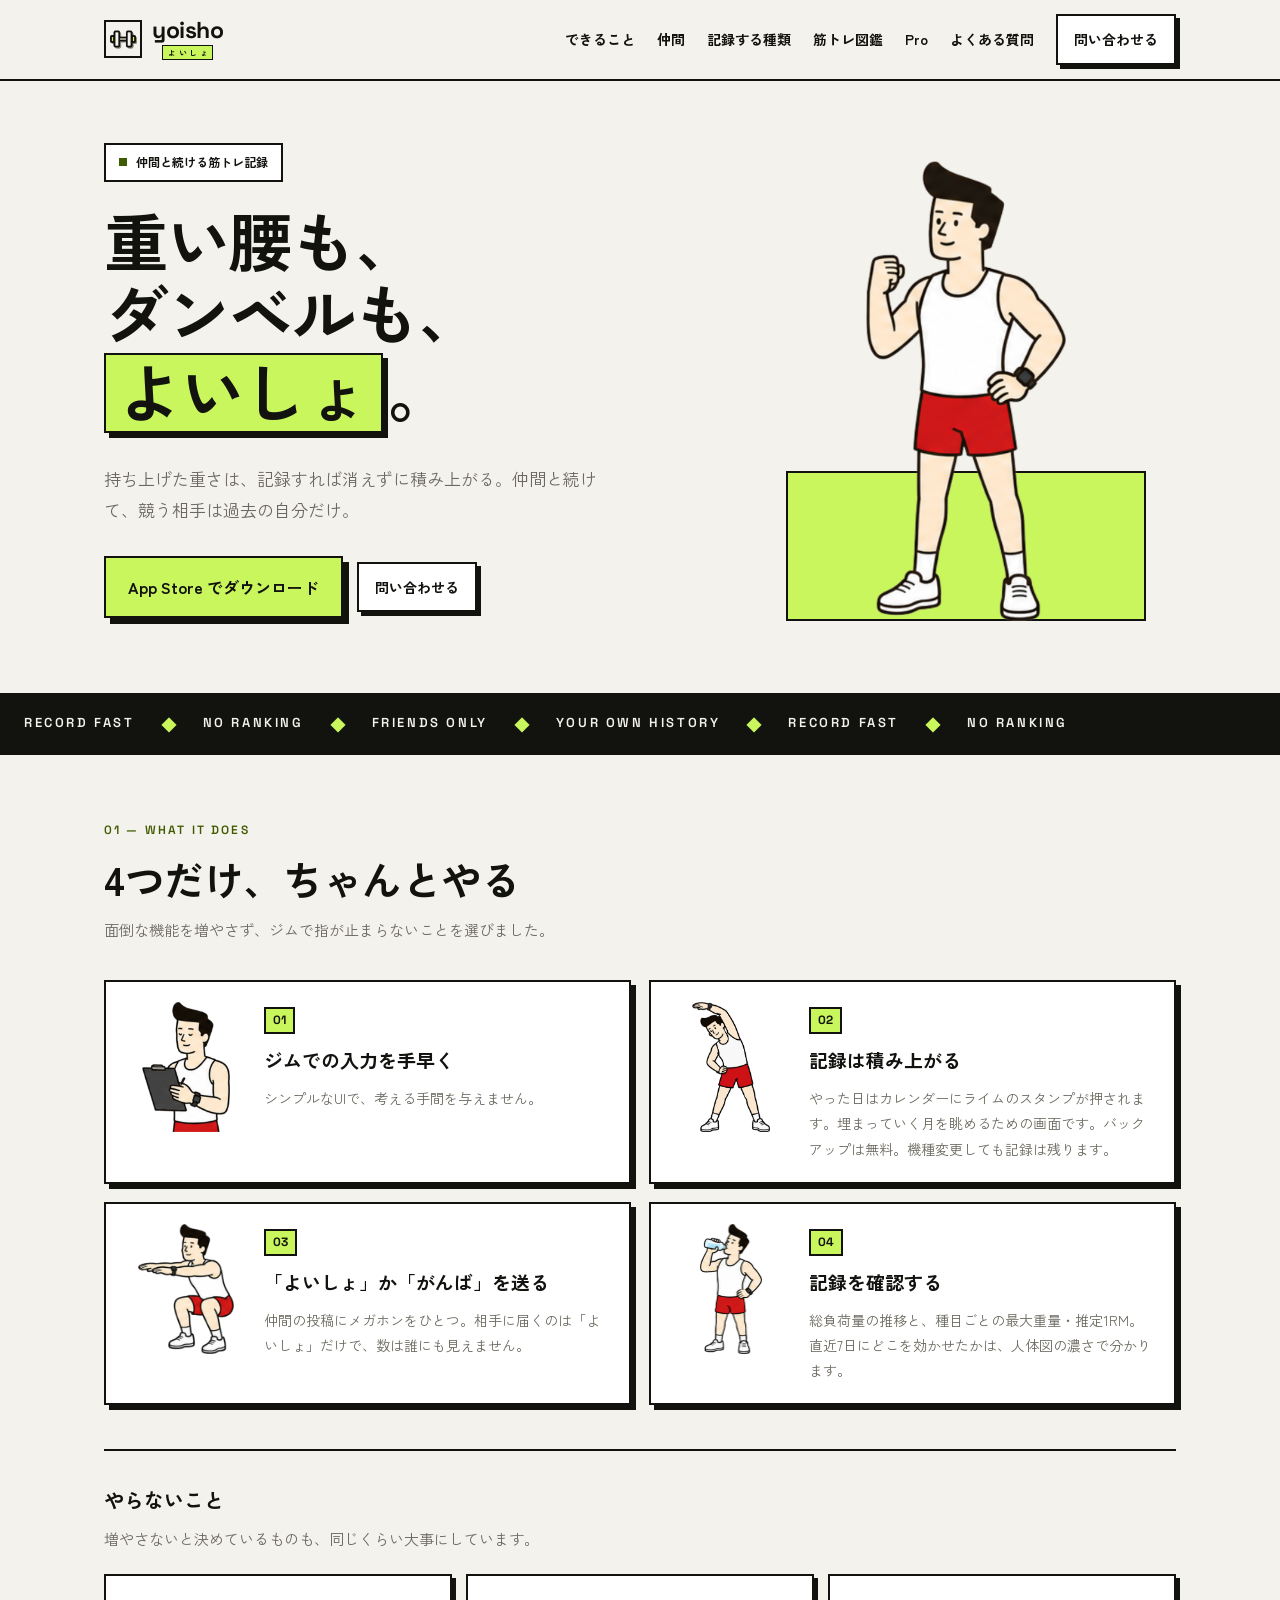
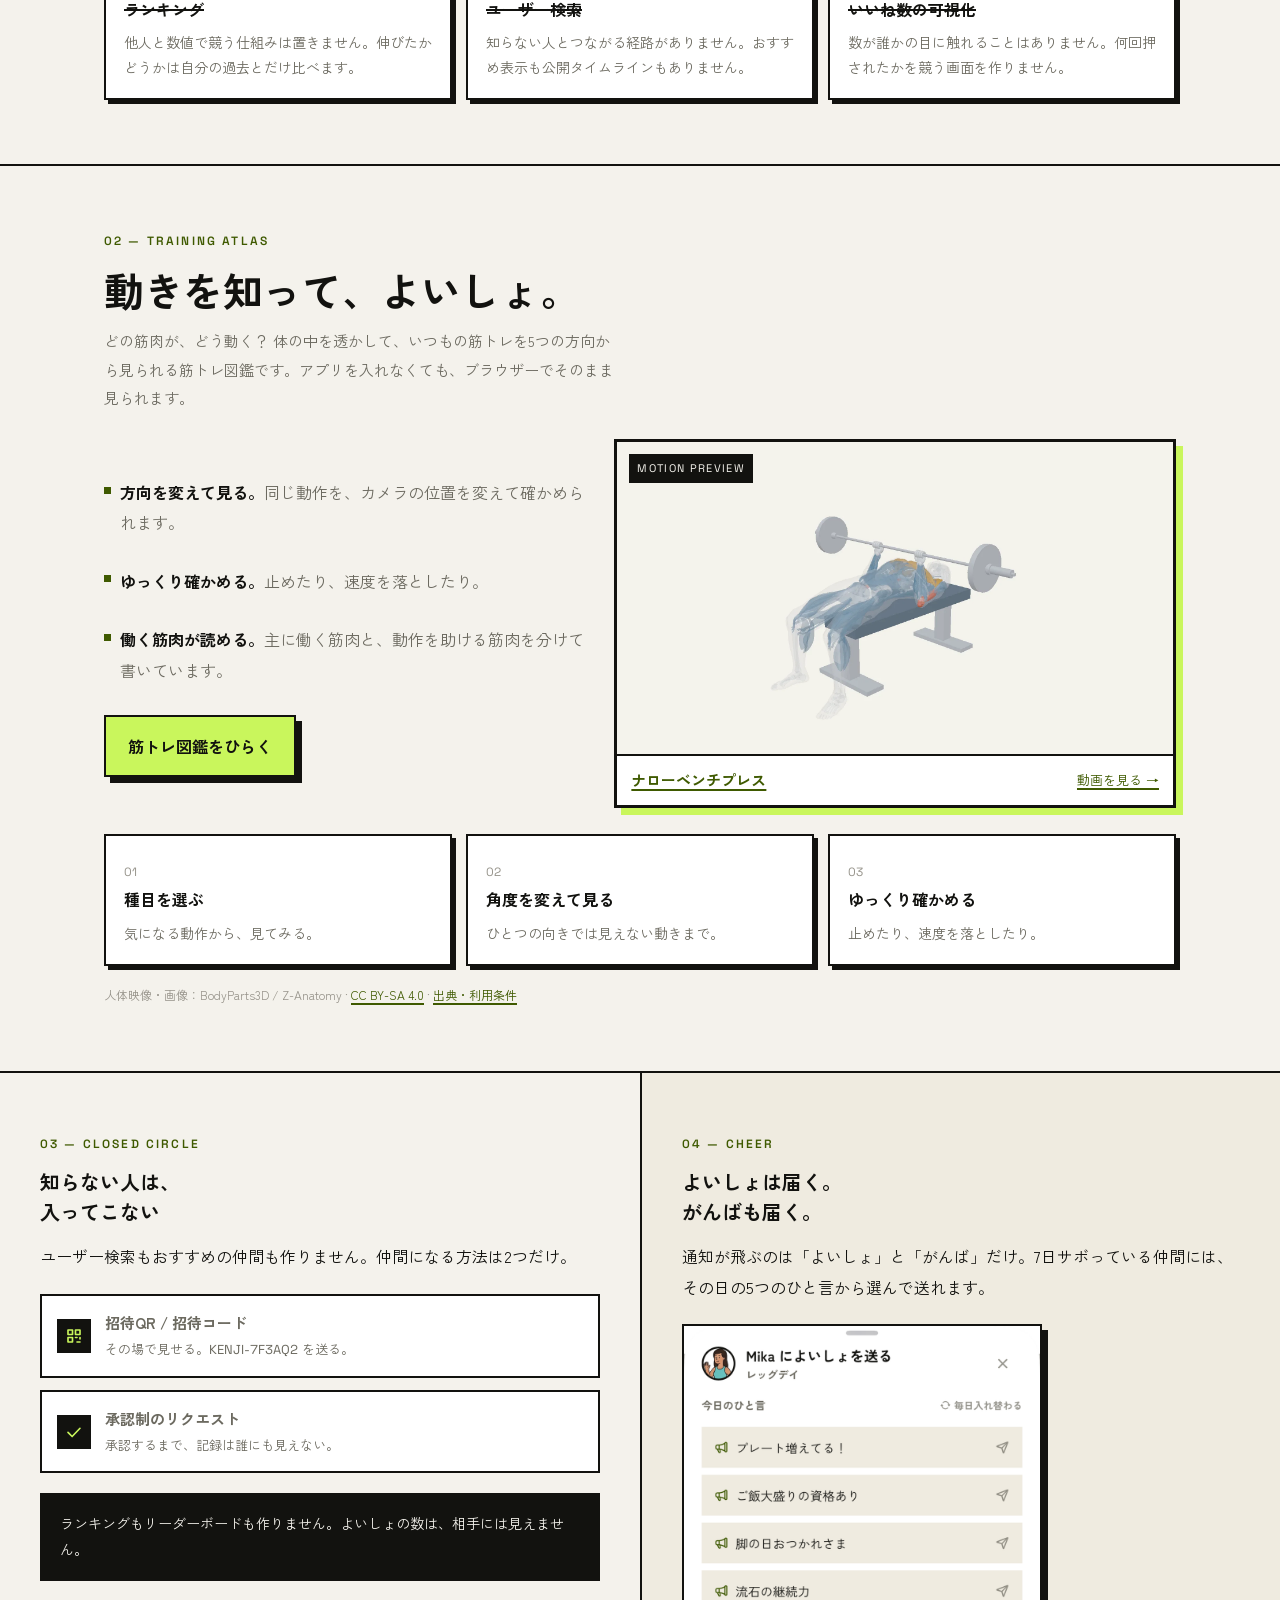
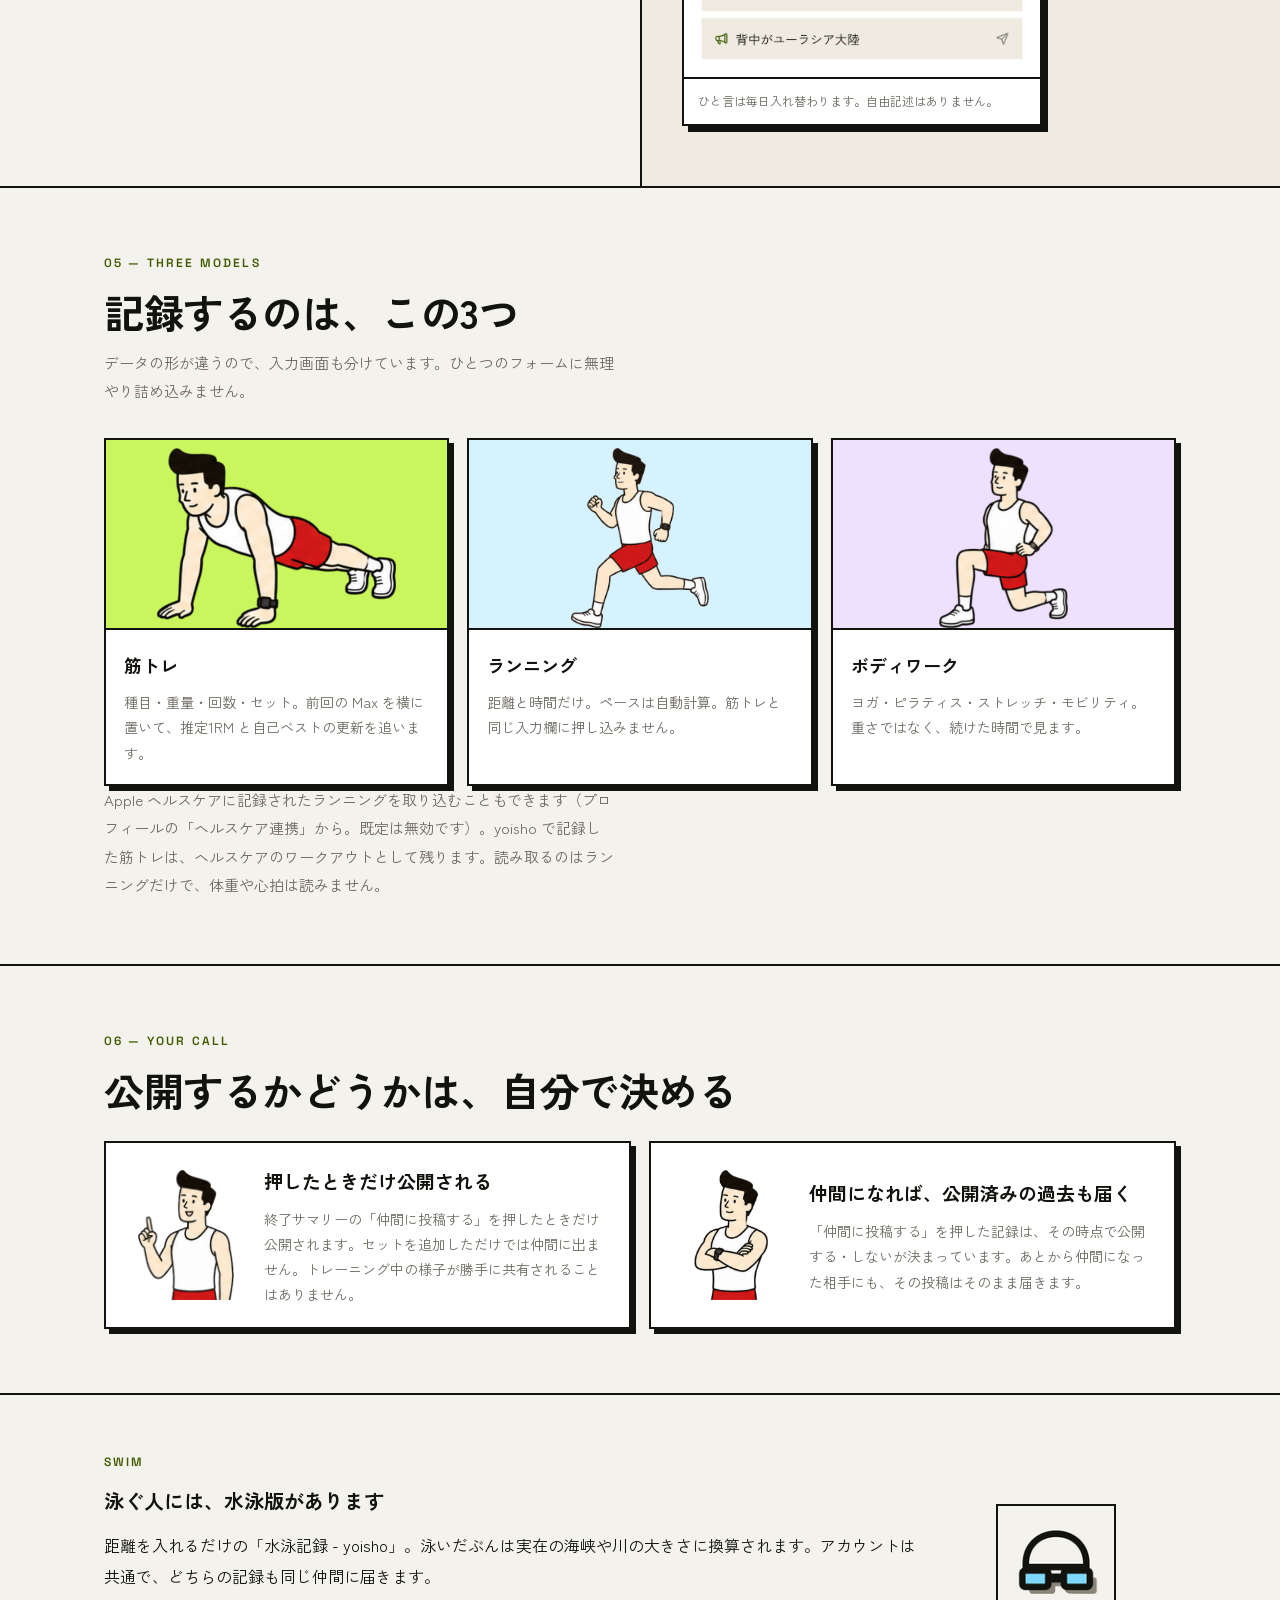
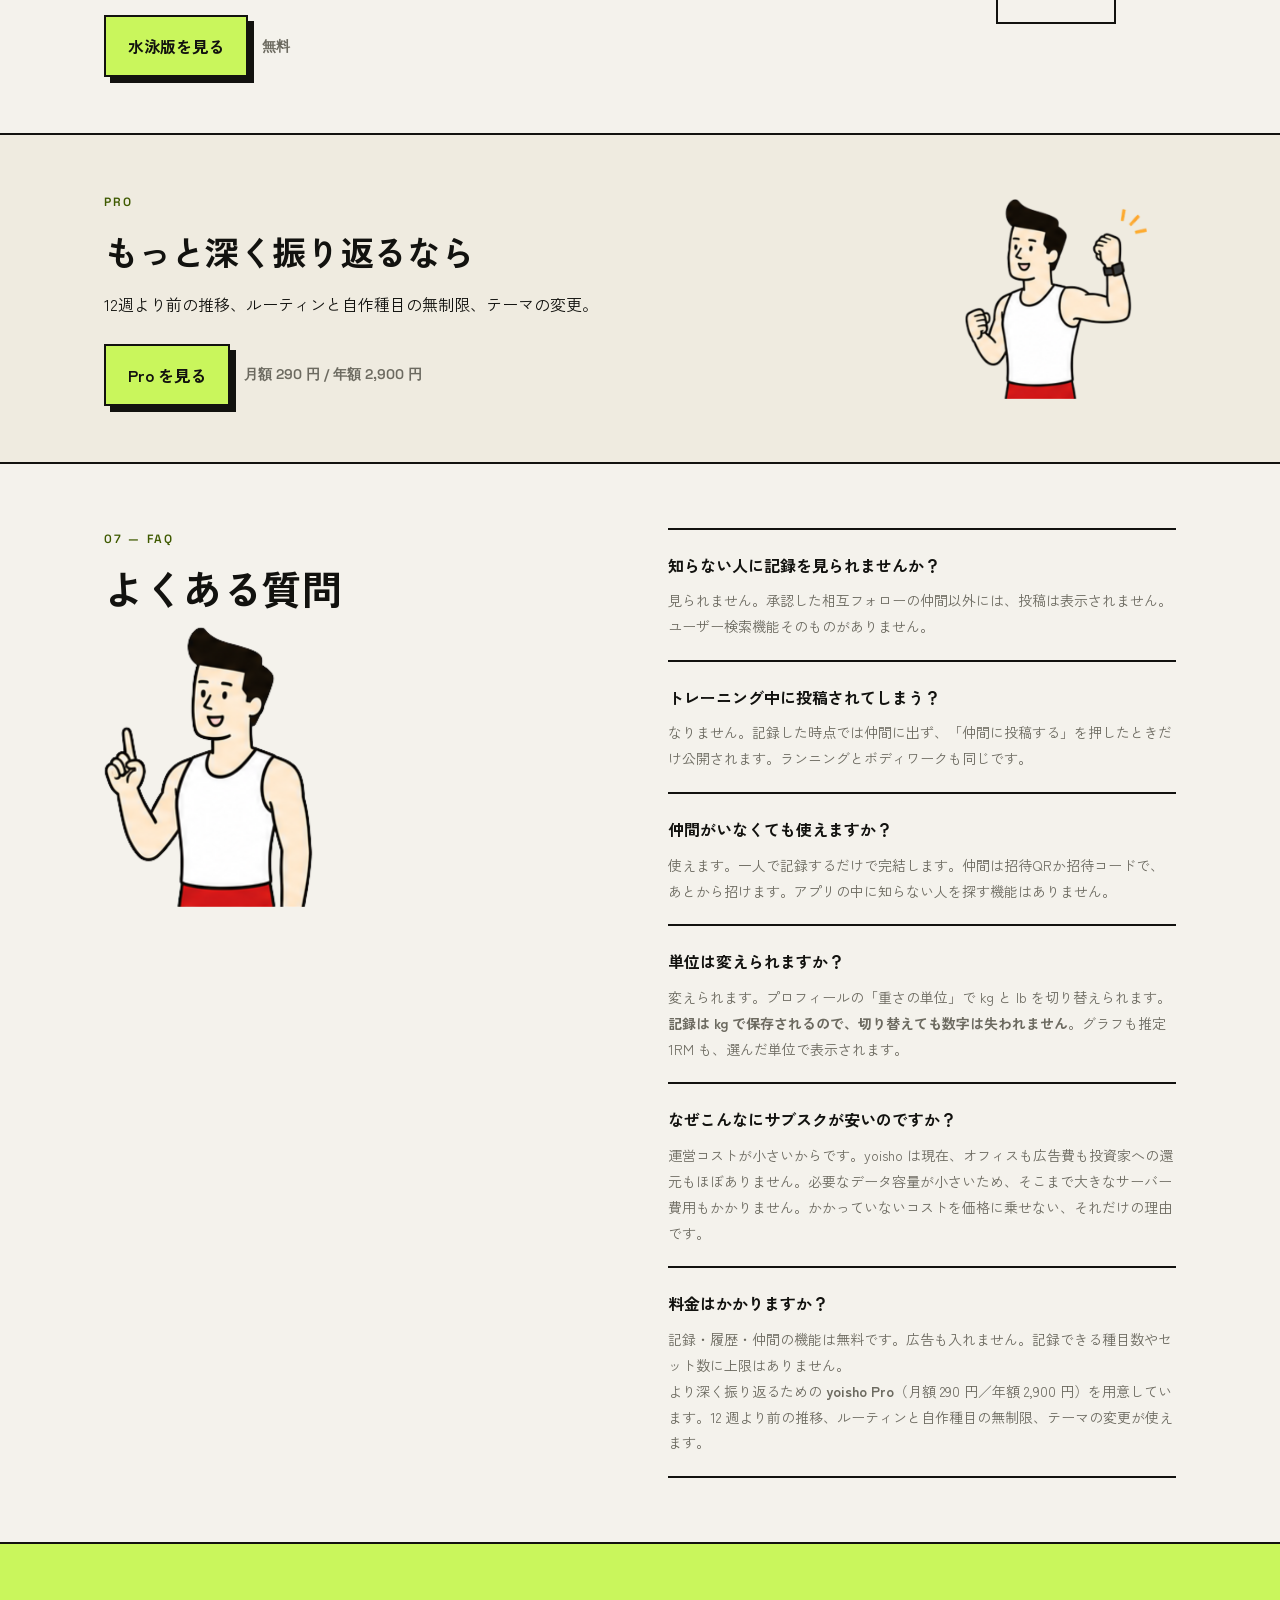
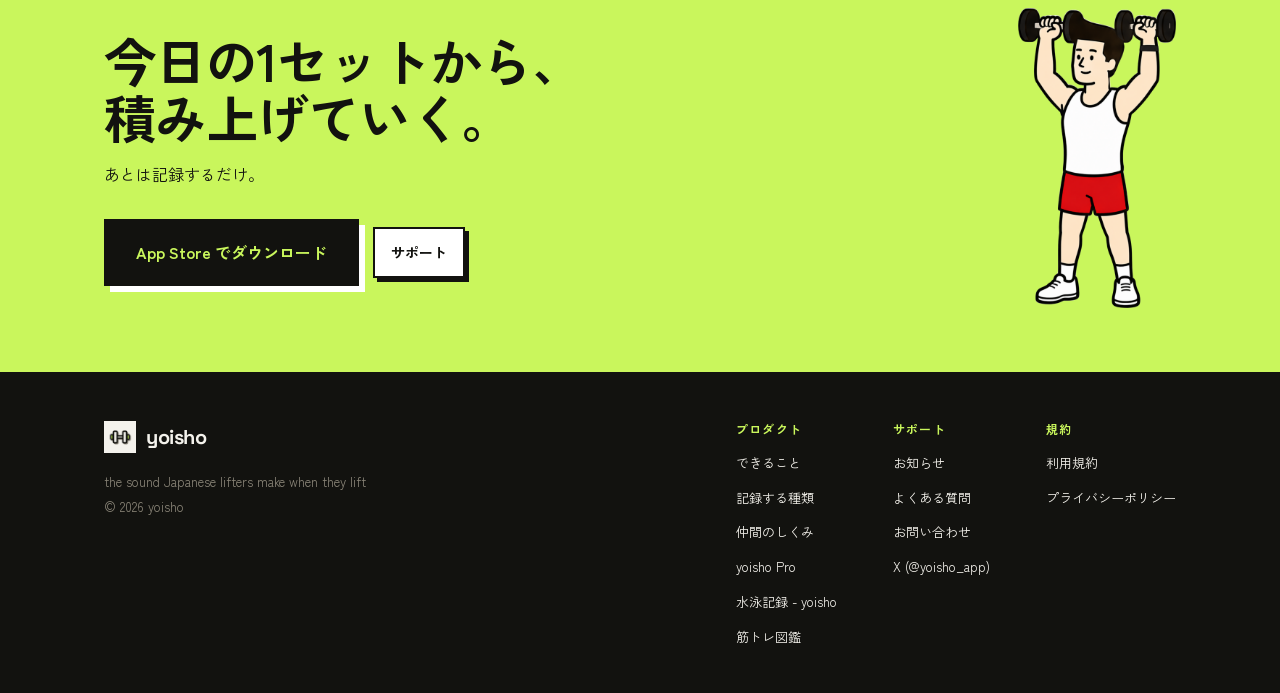
==== index.html @ 3d5263e2 "筋トレ図鑑を18種目に広げ、15種目に5方向の動画を足す - ホームの「4つだけ、ちゃんとやる」の後に図鑑の紹介を置いた - 図鑑を大きな動画・5方向の選択・再生/一時停止/シーク/速度の形にした -" ====
<!DOCTYPE html>
<html lang="ja">

<head>
  <meta charset="utf-8">
  <meta name="viewport" content="width=device-width, initial-scale=1">
  <title>yoisho — 仲間と続ける筋トレ記録アプリ</title>
  <meta name="description" content="仲間と続ける筋トレ記録アプリ。記録が見えるのは承認した相互フォローの仲間だけ。一人でも使えて、仲間はあとから招けます。ランキングも、おすすめユーザーも、いいね数もありません。">
  <meta name="theme-color" content="#F4F2EC">
  <meta property="og:title" content="yoisho — 仲間と続ける筋トレ記録アプリ">
  <meta property="og:description" content="仲間と続ける筋トレ記録アプリ。記録が見えるのは承認した相互フォローの仲間だけ。ランキングも、おすすめユーザーも、いいね数もありません。">
  <meta property="og:type" content="website">
  <meta property="og:url" content="https://yoisho.jp/">
  <meta property="og:image" content="https://yoisho.jp/img/link-image.png">
  <meta property="og:image:width" content="1122">
  <meta property="og:image:height" content="1402">
  <meta name="twitter:card" content="summary_large_image">
  <meta name="twitter:image" content="https://yoisho.jp/img/twitter-image.png">
  <link rel="icon" href="img/icon-120.png">
  <link rel="preconnect" href="https://fonts.googleapis.com">
  <link rel="preconnect" href="https://fonts.gstatic.com" crossorigin>
  <link
    href="https://fonts.googleapis.com/css2?family=Space+Grotesk:wght@500;600;700&family=Zen+Kaku+Gothic+New:wght@400;700&display=swap"
    rel="stylesheet">
  <link rel="stylesheet" href="style.css?v=31">
</head>

<body class="lp">

  <!-- ヘッダー -->
  <div class="band-sec">
    <div class="inner">
      <nav class="nav">
        <a class="nav-logo" href="./" aria-label="yoisho">
          <img src="img/icon-120.png" alt="">
          <span class="stack">
            <span class="word">yoisho</span>
            <span class="band">よいしょ</span>
          </span>
        </a>
        <div class="nav-links">
          <a class="hide-sp" href="#what">できること</a>
          <a class="hide-sp" href="#circle">仲間</a>
          <a class="hide-sp" href="#models">記録する種類</a>
          <a class="hide-sp" href="atlas.html">筋トレ図鑑</a>
          <a class="hide-sp" href="pro.html">Pro</a>
          <a class="hide-sp" href="#faq">よくある質問</a>
          <a class="btn" href="mailto:support@yoisho.jp">問い合わせる</a>
        </div>
      </nav>
    </div>
  </div>

  <!-- ヒーロー -->
  <div class="band-sec">
    <div class="inner">
      <div class="hero-lp">
        <div>
          <span class="pill"><span class="dot"></span>仲間と続ける筋トレ記録</span>
          <h1 class="display">
            重い腰も、<br>
            ダンベルも、<br>
            <span class="mark">よいしょ</span>。
          </h1>
          <p class="sub">持ち上げた重さは、記録すれば消えずに積み上がる。仲間と続けて、競う相手は過去の自分だけ。</p>
          <div class="hero-actions">
            <a class="cta" href="https://apps.apple.com/jp/app/id6794951676">App Store でダウンロード</a>
            <a class="btn" href="mailto:support@yoisho.jp">問い合わせる</a>
          </div>
        </div>
        <div class="figure">
          <div class="plate"></div>
          <img src="img/fist.png" alt="腕を上げた yoisho のキャラクター">
        </div>
      </div>
    </div>
  </div>

  <div class="marquee band-sec">
    <span>RECORD FAST</span><i>◆</i>
    <span>NO RANKING</span><i>◆</i>
    <span>FRIENDS ONLY</span><i>◆</i>
    <span>YOUR OWN HISTORY</span><i>◆</i>
    <span>RECORD FAST</span><i>◆</i>
    <span>NO RANKING</span>
  </div>

  <!-- 01 できること -->
  <div class="band-sec" id="what">
    <div class="inner sec">
      <p class="sec-eyebrow">01 — WHAT IT DOES</p>
      <h2>4つだけ、ちゃんとやる</h2>
      <p class="sec-note">面倒な機能を増やさず、ジムで指が止まらないことを選びました。</p>

      <div class="cards two">
        <div class="fcard">
          <img src="img/clipboard.png" alt="">
          <div>
            <span class="no">01</span>
            <h3>ジムでの入力を手早く</h3>
            <p>シンプルなUIで、考える手間を与えません。</p>
          </div>
        </div>
        <div class="fcard">
          <img src="img/sidestretch.png" alt="">
          <div>
            <span class="no">02</span>
            <h3>記録は積み上がる</h3>
            <p>やった日はカレンダーにライムのスタンプが押されます。埋まっていく月を眺めるための画面です。バックアップは無料。機種変更しても記録は残ります。</p>
          </div>
        </div>
        <div class="fcard">
          <img src="img/squat.png" alt="">
          <div>
            <span class="no">03</span>
            <h3>「よいしょ」か「がんば」を送る</h3>
            <p>仲間の投稿にメガホンをひとつ。相手に届くのは「よいしょ」だけで、数は誰にも見えません。</p>
          </div>
        </div>
        <div class="fcard">
          <img src="img/drink.png" alt="">
          <div>
            <span class="no">04</span>
            <h3>記録を確認する</h3>
            <p>総負荷量の推移と、種目ごとの最大重量・推定1RM。直近7日にどこを効かせたかは、人体図の濃さで分かります。</p>
          </div>
        </div>
      </div>

      <!-- やらないこと。取り消し線の見出しで示す（線画アイコンに斜線を重ねる案は
         この表示サイズだと絵が読めなかったので採らない） -->
      <h3 class="subhead">やらないこと</h3>
      <p class="sec-note" style="margin-bottom:20px">増やさないと決めているものも、同じくらい大事にしています。</p>
      <div class="grid cols-3">
        <div class="tile">
          <h3 class="struck">ランキング</h3>
          <p>他人と数値で競う仕組みは置きません。伸びたかどうかは自分の過去とだけ比べます。</p>
        </div>
        <div class="tile">
          <h3 class="struck">ユーザー検索</h3>
          <p>知らない人とつながる経路がありません。おすすめ表示も公開タイムラインもありません。</p>
        </div>
        <div class="tile">
          <h3 class="struck">いいね数の可視化</h3>
          <p>数が誰かの目に触れることはありません。何回押されたかを競う画面を作りません。</p>
        </div>
      </div>
    </div>
  </div>

  <!-- 02 筋トレ図鑑 -->
  <div class="band-sec" id="atlas">
    <div class="inner sec">
      <p class="sec-eyebrow">02 — TRAINING ATLAS</p>
      <h2>動きを知って、よいしょ。</h2>
      <p class="sec-note">どの筋肉が、どう動く？ 体の中を透かして、いつもの筋トレを5つの方向から見られる筋トレ図鑑です。アプリを入れなくても、ブラウザーでそのまま見られます。</p>

      <div class="atlas-lead">
        <div class="atlas-lead-body">
          <ul class="atlas-lead-points">
            <li><strong>方向を変えて見る。</strong>同じ動作を、カメラの位置を変えて確かめられます。</li>
            <li><strong>ゆっくり確かめる。</strong>止めたり、速度を落としたり。</li>
            <li><strong>働く筋肉が読める。</strong>主に働く筋肉と、動作を助ける筋肉を分けて書いています。</li>
          </ul>
          <a class="cta" href="atlas.html">筋トレ図鑑をひらく</a>
        </div>
        <a class="atlas-lead-media" href="atlas.html?exercise=close-grip-bench&amp;angle=45">
          <span class="atlas-lead-badge">MOTION PREVIEW</span>
          <img src="img/atlas/posters/close-grip-bench/v20260918-5f906701/poster-045.webp"
               alt="人体を透過して見たナローベンチプレス" width="1920" height="1080"
               loading="lazy" decoding="async">
          <span class="atlas-lead-caption"><b>ナローベンチプレス</b><i>動画を見る →</i></span>
        </a>
      </div>

      <div class="grid cols-3 atlas-lead-steps">
        <div class="tile">
          <span class="no">01</span>
          <h3>種目を選ぶ</h3>
          <p>気になる動作から、見てみる。</p>
        </div>
        <div class="tile">
          <span class="no">02</span>
          <h3>角度を変えて見る</h3>
          <p>ひとつの向きでは見えない動きまで。</p>
        </div>
        <div class="tile">
          <span class="no">03</span>
          <h3>ゆっくり確かめる</h3>
          <p>止めたり、速度を落としたり。</p>
        </div>
      </div>

      <p class="atlas-lead-note">人体映像・画像：BodyParts3D / Z-Anatomy ·
        <a href="https://creativecommons.org/licenses/by-sa/4.0/" rel="license noopener">CC BY-SA 4.0</a> ·
        <a href="atlas.html#atlas-about">出典・利用条件</a></p>
    </div>
  </div>

  <!-- 02 / 03 -->
  <div class="band-sec split">
    <div id="circle">
      <p class="sec-eyebrow">03 — CLOSED CIRCLE</p>
      <h2>知らない人は、<br>入ってこない</h2>
      <p class="sec-note" style="margin-bottom:22px">ユーザー検索もおすすめの仲間も作りません。仲間になる方法は2つだけ。</p>

      <div class="route">
        <span class="mark" aria-hidden="true">
          <svg viewBox="0 0 24 24">
            <path d="M4 4h6v6H4zM14 4h6v6h-6zM4 14h6v6H4zM14 14h2M20 14v2M16 20h4" />
          </svg>
        </span>
        <span>
          <b>招待QR / 招待コード</b>
          <span>その場で見せる。<span class="en">KENJI-7F3AQ2</span> を送る。</span>
        </span>
      </div>
      <div class="route">
        <span class="mark" aria-hidden="true">
          <svg viewBox="0 0 24 24">
            <path d="M4 12.5l5.5 5.5L20 7" />
          </svg>
        </span>
        <span>
          <b>承認制のリクエスト</b>
          <span>承認するまで、記録は誰にも見えない。</span>
        </span>
      </div>

      <div class="callout" style="margin-top:20px">
        ランキングもリーダーボードも作りません。よいしょの数は、相手には見えません。
      </div>
    </div>

    <div id="cheer">
      <p class="sec-eyebrow">04 — CHEER</p>
      <h2>よいしょは届く。<br>がんばも届く。</h2>
      <p class="sec-note" style="margin-bottom:22px">通知が飛ぶのは「よいしょ」と「がんば」だけ。7日サボっている仲間には、その日の5つのひと言から選んで送れます。</p>

      <!-- 手で組んだ再現ではなく、アプリの実物（sample/workout/iphone/19-cheer.png を
           シートのところで切ったもの）。作り直すたびに本物とずれるのを避ける -->
      <figure class="shot">
        <img src="img/cheer-sheet.png" alt="仲間によいしょを送るシート。今日のひと言が5つ並んでいる"
             width="900" height="888" loading="lazy">
        <figcaption>ひと言は毎日入れ替わります。自由記述はありません。</figcaption>
      </figure>
    </div>
  </div>

  <!-- 04 記録する種類 -->
  <div class="band-sec" id="models">
    <div class="inner sec">
      <p class="sec-eyebrow">05 — THREE MODELS</p>
      <h2>記録するのは、この3つ</h2>
      <p class="sec-note">データの形が違うので、入力画面も分けています。ひとつのフォームに無理やり詰め込みません。</p>

      <div class="models">
        <div class="model">
          <div class="pic strength"><img src="img/plank.png" alt=""></div>
          <div class="body-txt">
            <h3>筋トレ</h3>
            <p>種目・重量・回数・セット。前回の Max を横に置いて、推定1RM と自己ベストの更新を追います。</p>
          </div>
        </div>
        <div class="model">
          <div class="pic run"><img src="img/run.png" alt=""></div>
          <div class="body-txt">
            <h3>ランニング</h3>
            <p>距離と時間だけ。ペースは自動計算。筋トレと同じ入力欄に押し込みません。</p>
          </div>
        </div>
        <div class="model">
          <div class="pic body"><img src="img/lunge.png" alt=""></div>
          <div class="body-txt">
            <h3>ボディワーク</h3>
            <p>ヨガ・ピラティス・ストレッチ・モビリティ。重さではなく、続けた時間で見ます。</p>
          </div>
        </div>
      </div>

      <p class="sec-note">Apple ヘルスケアに記録されたランニングを取り込むこともできます（プロフィールの「ヘルスケア連携」から。既定は無効です）。yoisho で記録した筋トレは、ヘルスケアのワークアウトとして残ります。読み取るのはランニングだけで、体重や心拍は読みません。</p>
    </div>
  </div>

  <!-- 05 公開の意思 -->
  <div class="band-sec">
    <div class="inner sec">
      <p class="sec-eyebrow">06 — YOUR CALL</p>
      <h2>公開するかどうかは、自分で決める</h2>
      <div class="cards two" style="margin-top:26px">
        <div class="fcard" style="align-items:center">
          <img src="img/point.png" alt="">
          <div>
            <h3>押したときだけ公開される</h3>
            <p>終了サマリーの「仲間に投稿する」を押したときだけ公開されます。セットを追加しただけでは仲間に出ません。トレーニング中の様子が勝手に共有されることはありません。</p>
          </div>
        </div>
        <div class="fcard" style="align-items:center">
          <img src="img/cross.png" alt="">
          <div>
            <h3>仲間になれば、公開済みの過去も届く</h3>
            <p>「仲間に投稿する」を押した記録は、その時点で公開する・しないが決まっています。あとから仲間になった相手にも、その投稿はそのまま届きます。</p>
          </div>
        </div>
      </div>
    </div>
  </div>

  <!-- 系列の2本目。**筋トレの説明には混ぜない**（記録するものが違う）。
       帯1つで送り、詳しくは専用ページに書く -->
  <div class="band-sec">
    <div class="inner pro-band-in">
      <div>
        <p class="sec-eyebrow">SWIM</p>
        <h2>泳ぐ人には、水泳版があります</h2>
        <p class="sec-note">距離を入れるだけの「水泳記録 - yoisho」。泳いだぶんは実在の海峡や川の大きさに換算されます。アカウントは共通で、どちらの記録も同じ仲間に届きます。</p>
        <div class="hero-actions" style="margin-top:24px">
          <a class="cta" href="swim.html">水泳版を見る</a>
          <span class="price-note">無料</span>
        </div>
      </div>
      <div class="pro-fig">
        <img src="img/swim/icon-120.png" alt="水泳記録 - yoisho のアイコン"
             width="120" height="120" style="height:120px;border:2px solid var(--ink)">
      </div>
    </div>
  </div>

  <!-- Pro の帯。売り込みは1枠だけに留め、詳細は専用ページへ送る -->
  <div class="band-sec pro-band">
    <div class="inner pro-band-in">
      <div>
        <p class="sec-eyebrow">PRO</p>
        <h2>もっと深く振り返るなら</h2>
        <p class="sec-note">12週より前の推移、ルーティンと自作種目の無制限、テーマの変更。</p>
        <div class="hero-actions" style="margin-top:24px">
          <a class="cta" href="pro.html">Pro を見る</a>
          <span class="price-note">月額 290 円 / 年額 2,900 円</span>
        </div>
      </div>
      <div class="pro-fig">
        <img src="img/flex.png" alt="力こぶを見せる yoisho のキャラクター">
      </div>
    </div>
  </div>

  <!-- 06 よくある質問。design の構成に合わせて左に見出しとキャラ、右にQ&A -->
  <div class="band-sec" id="faq">
    <div class="inner sec faq">
      <div>
        <p class="sec-eyebrow">07 — FAQ</p>
        <h2>よくある質問</h2>
        <img class="faq-fig" src="img/point.png" alt="">
      </div>
      <div class="qa">
        <div class="q">
          <h3>知らない人に記録を見られませんか？</h3>
          <p>見られません。承認した相互フォローの仲間以外には、投稿は表示されません。ユーザー検索機能そのものがありません。</p>
        </div>
        <div class="q">
          <h3>トレーニング中に投稿されてしまう？</h3>
          <p>なりません。記録した時点では仲間に出ず、「仲間に投稿する」を押したときだけ公開されます。ランニングとボディワークも同じです。</p>
        </div>
        <div class="q">
          <h3>仲間がいなくても使えますか？</h3>
          <p>使えます。一人で記録するだけで完結します。仲間は招待QRか招待コードで、あとから招けます。アプリの中に知らない人を探す機能はありません。</p>
        </div>
        <div class="q">
          <h3>単位は変えられますか？</h3>
          <p>変えられます。プロフィールの「重さの単位」で kg と lb を切り替えられます。<strong>記録は kg
            で保存されるので、切り替えても数字は失われません</strong>。グラフも推定1RM も、選んだ単位で表示されます。</p>
        </div>
        <div class="q">
          <h3>なぜこんなにサブスクが安いのですか？</h3>
          <p>運営コストが小さいからです。yoisho
            は現在、オフィスも広告費も投資家への還元もほぼありません。必要なデータ容量が小さいため、そこまで大きなサーバー費用もかかりません。かかっていないコストを価格に乗せない、それだけの理由です。</p>
        </div>
        <div class="q">
          <h3>料金はかかりますか？</h3>
          <p>記録・履歴・仲間の機能は無料です。広告も入れません。記録できる種目数やセット数に上限はありません。<br>
            より深く振り返るための <strong>yoisho Pro</strong>（月額 290 円／年額 2,900 円）を用意しています。12
            週より前の推移、ルーティンと自作種目の無制限、テーマの変更が使えます。</p>
        </div>
      </div>
    </div>
  </div>

  <!-- 締め。design の実装に合わせて面ごとライムにし、主ボタンを反転させる -->
  <div class="band-sec closing-sec">
    <div class="inner closing">
      <div>
        <h2>今日の1セットから、<br>積み上げていく。</h2>
        <p class="sec-note">あとは記録するだけ。</p>
        <div class="hero-actions" style="margin-top:0">
          <a class="cta-invert" href="https://apps.apple.com/jp/app/id6794951676">App Store でダウンロード</a>
          <a class="btn" href="support.html">サポート</a>
        </div>
      </div>
      <div class="stand">
        <img src="img/press.png" alt="バーベルを頭上に上げた yoisho のキャラクター">
      </div>
    </div>
  </div>

  <footer class="lp-footer">
    <div class="inner">
      <div>
        <div class="foot-brand">
          <span class="sq"><img src="img/icon-120.png" alt=""></span>
          <span class="en">yoisho</span>
        </div>
        <p class="foot-tag" style="margin:0">the sound Japanese lifters make when they lift<br>© 2026 yoisho</p>
      </div>
      <div class="foot-cols">
        <div>
          <span class="head">プロダクト</span>
          <a href="#what">できること</a>
          <a href="#models">記録する種類</a>
          <a href="#circle">仲間のしくみ</a>
          <a href="pro.html">yoisho Pro</a>
          <a href="swim.html">水泳記録 - yoisho</a>
          <a href="atlas.html">筋トレ図鑑</a>
        </div>
        <div>
          <span class="head">サポート</span>
          <a href="news.html">お知らせ</a>
          <a href="support.html">よくある質問</a>
          <a href="mailto:support@yoisho.jp">お問い合わせ</a>
          <a href="https://x.com/yoisho_app">X (@yoisho_app)</a>
        </div>
        <div>
          <span class="head">規約</span>
          <a href="terms.html">利用規約</a>
          <a href="privacy.html">プライバシーポリシー</a>
        </div>
      </div>
    </div>
  </footer>

</body>

</html>
---- style.css ----
/* yoisho 公開サイト
   意匠の正は DESIGN.md（ネオブルータリズム／ライト）。
   守っていること:
   - 角丸は 0（円はドットのみ）
   - 枠線・文字・影はすべてインク #12120F。グレーの罫線を作らない
   - 影はぼかしなしの単色オフセット（ヒーロー 7px ライム / 浮く要素 4px インク）
   - ライムは面だけ。ライムの上の文字はインク、ライム色の文字は使わない
   - グラデーション・半透明のガラス・内側の影は使わない
   - アプリが .preferredColorScheme(.light) 固定なので、サイトもライト1本に絞る
     （darkに寄せると紙とインクの世界観が崩れるため、意図的な選択）
*/

:root {
  --paper:       #F4F2EC;
  --card:        #FFFFFF;
  --surface2:    #EFEBE0;
  --surface3:    #E3DFD3;
  --ink:         #12120F;
  --text2:       #6C6A60;
  --text3:       #96938A;
  --accent:      #C9F65C;
  --accent-text: #3F5A00;

  /* 種目タイプ（DESIGN.md の部位カラーから。差し色はこの3つだけ） */
  --run:      #7CD4FF;
  --run-text: #0E6EA8;
  --body:     #C89BFF;
  --body-text:#6B3FBF;

  --stroke:      2px;
  --stroke-hero: 3px;

  --font-en: "Space Grotesk", "Helvetica Neue", Arial, sans-serif;
  --font-jp: "Zen Kaku Gothic New", "Hiragino Kaku Gothic ProN",
             "Hiragino Sans", "Yu Gothic", system-ui, sans-serif;
}

/* スイムのページ（swim.html）だけ差し色を水色にする。
   アプリの `Brand`（#5CC8F5）と同じ色で、**変数だけを差し替える**。
   面・枠・影の作りは筋トレのページと1つも変えない */
body.swim {
  --accent:      #5CC8F5;
  /* 紙地の上で読める濃さに落としたもの（リンクの下線と小さな印に使う） */
  --accent-text: #0E6EA8;
}

* { box-sizing: border-box; }
html { -webkit-text-size-adjust: 100%; scroll-behavior: smooth; }
@media (prefers-reduced-motion: reduce) { html { scroll-behavior: auto; } }

body {
  margin: 0;
  background: var(--paper);
  color: var(--ink);
  font-family: var(--font-jp);
  font-size: 16px;
  line-height: 1.9;
  font-feature-settings: "palt" 1;   /* 日本語の詰め */
}

/* 数字とラテン文字は必ず Space Grotesk（DESIGN.md 3章） */
.en, .num { font-family: var(--font-en); font-feature-settings: "tnum" 1; }

.wrap { max-width: 760px; margin: 0 auto; padding: 0 20px 96px; }
/* 読み物の測度。日本語は 34em 前後がいちばん追いやすい */
.prose { max-width: 34em; }

/* ---------- ロゴ ---------- */

.logo { display: inline-flex; flex-direction: column; align-items: center;
        gap: 6px; text-decoration: none; color: var(--ink); }
.logo .word {
  font-family: var(--font-en);
  font-weight: 700;
  font-size: 40px;
  letter-spacing: -1px;
  line-height: 1;
}
/* よいしょブロック。字間 .5em が最後の字の後ろにも入るので右を詰める */
.logo .band {
  background: var(--accent);
  border: var(--stroke) solid var(--ink);
  box-shadow: 4px 4px 0 var(--ink);
  font-size: 11px;
  font-weight: 700;
  letter-spacing: .5em;
  padding: 3px 6px 3px 11px;
  line-height: 1.5;
}
.logo.lg .word { font-size: 62px; letter-spacing: -1.5px; }
.logo.lg .band { font-size: 14px; padding: 4px 8px 4px 14px; }

header.site { padding: 44px 0 8px; }

/* ---------- 見出し ---------- */

h1 {
  font-size: 32px;
  font-weight: 700;
  line-height: 1.45;
  letter-spacing: .01em;
  margin: 32px 0 10px;
  text-wrap: balance;
}
h2 {
  font-size: 20px;
  font-weight: 700;
  line-height: 1.5;
  margin: 0 0 14px;
  text-wrap: balance;
}
h3 { font-size: 16px; font-weight: 700; margin: 26px 0 6px; }

/* 極小の大文字ラベル（DESIGN.md 3章） */
.eyebrow {
  font-family: var(--font-en);
  font-size: 12px;
  font-weight: 600;
  letter-spacing: .12em;
  text-transform: uppercase;
  color: var(--text2);
  margin: 0 0 8px;
}

.lead { font-size: 17px; color: var(--text2); margin: 0 0 4px; }
p { margin: 0 0 1.1em; }
p:last-child { margin-bottom: 0; }

strong { font-weight: 700; }

a { color: var(--accent-text); text-decoration: underline;
    text-underline-offset: 3px; text-decoration-thickness: 1.5px; }
a:hover { background: var(--accent); color: var(--ink); }
a:focus-visible { outline: 3px solid var(--accent-text); outline-offset: 2px; }
/* 押せるものはキーボードでも辿れる。どこに居るかが見える太さで囲む */
button:focus-visible,
input:focus-visible,
select:focus-visible,
textarea:focus-visible { outline: 3px solid var(--accent-text); outline-offset: 2px; }

ul { padding-left: 0; list-style: none; margin: 0 0 1.1em; }
ul li { position: relative; padding-left: 20px; margin: 8px 0; }
/* 行頭記号はインクの小さな四角（角丸を使わないため） */
ul li::before {
  content: ""; position: absolute; left: 0; top: .72em;
  width: 7px; height: 7px; background: var(--ink);
}

/* ---------- 箱 ---------- */

section { margin: 40px 0; }

.card {
  background: var(--card);
  border: var(--stroke) solid var(--ink);
  box-shadow: 4px 4px 0 var(--ink);
  padding: 24px;
}

/* ヒーローだけ 3px 枠＋7px ライムの影（最上位の1枚） */
.hero {
  background: var(--card);
  border: var(--stroke-hero) solid var(--ink);
  box-shadow: 7px 7px 0 var(--accent);
  padding: 26px 24px;
}
.hero .stat {
  font-family: var(--font-en);
  font-size: 46px;
  font-weight: 600;
  line-height: 1.05;
  letter-spacing: -.01em;
  display: flex; align-items: baseline; gap: 6px;
}
.hero .stat .unit { font-size: 20px; font-weight: 600; }
.hero .analogy {
  margin: 12px 0 0; padding-top: 12px;
  border-top: var(--stroke) solid var(--ink);
  font-size: 15px; color: var(--text2);
}
.hero .analogy b { color: var(--ink); font-weight: 700; }

.note {
  background: var(--surface2);
  border: var(--stroke) solid var(--ink);
  padding: 18px 20px;
}

/* インク枠の器に入れ子を置くときは 6px 空ける（DESIGN.md nestedGap） */
.chips { display: flex; flex-wrap: wrap; gap: 6px; margin-top: 14px; }
.chip {
  background: var(--surface2);
  border: var(--stroke) solid var(--ink);
  padding: 5px 10px;
  font-size: 14px;
  line-height: 1.6;
}

/* ---------- 一覧（作らないもの / 3つの記録） ---------- */

.grid { display: grid; gap: 14px; }
@media (min-width: 620px) { .grid.cols-3 { grid-template-columns: repeat(3, 1fr); } }

.tile {
  background: var(--card);
  border: var(--stroke) solid var(--ink);
  box-shadow: 4px 4px 0 var(--ink);
  padding: 18px;
}
.tile h3 { margin: 0 0 6px; font-size: 16px; }
.tile p { font-size: 14px; color: var(--text2); margin: 0; line-height: 1.8; }

/* 種目タイプの色見出し。面は淡色、文字は濃色（DESIGN.md 2章） */
.tag {
  display: inline-block;
  border: var(--stroke) solid var(--ink);
  padding: 2px 8px;
  font-size: 12px; font-weight: 700;
}
.tag.strength { background: var(--accent);                 color: var(--ink); }
.tag.run      { background: rgba(124, 212, 255, .30);      color: var(--run-text); }
.tag.body     { background: rgba(200, 155, 255, .30);      color: var(--body-text); }

/* 「作らないもの」は取り消し線の見出しで示す。
   線画アイコンに斜線を重ねる案は、この線の太さと表示サイズだと
   何の絵か読めなくなったので採らない（DESIGN.md 1章:
   整理は枠・余白・文字サイズで行う）。 */
/* セクション内の小見出し。h2 とカードの間の段 */
.subhead {
  font-size: 20px; font-weight: 700; margin: 44px 0 6px;
  padding-top: 30px; border-top: var(--stroke) solid var(--ink);
}

.struck {
  text-decoration: line-through;
  text-decoration-thickness: 2px;
  text-decoration-color: var(--ink);
  text-underline-offset: 0;
}

/* ---------- ボタン ---------- */

.cta, .btn {
  display: inline-block;
  border: var(--stroke) solid var(--ink);
  font-weight: 700;
  text-decoration: none;
  color: var(--ink);
  transition: transform .12s ease, box-shadow .12s ease;
}
.cta {
  background: var(--accent);
  box-shadow: 6px 6px 0 var(--ink);
  padding: 14px 22px;
  font-size: 16px;
}
.btn {
  background: var(--card);
  box-shadow: 4px 4px 0 var(--ink);
  padding: 10px 16px;
  font-size: 14px;
}
/* 押している間は影の位置まで沈む（DESIGN.md 6章） */
.cta:active { transform: translate(6px, 6px); box-shadow: 0 0 0 var(--ink); }
.btn:active { transform: translate(4px, 4px); box-shadow: 0 0 0 var(--ink); }
.cta:hover, .btn:hover { background: var(--accent); }
@media (prefers-reduced-motion: reduce) {
  .cta, .btn { transition: none; }
}

/* ---------- 表 ---------- */

.table-scroll { overflow-x: auto; margin: 0 0 6px;
                border: var(--stroke) solid var(--ink); }
/* 表が切れていることを黙って隠さない。狭い画面でだけ出す */
.table-hint { display: none; font-size: 13px; color: var(--text2); margin: 0 0 1.1em; }
@media (max-width: 700px) { .table-hint { display: block; } }
table { border-collapse: collapse; width: 100%; min-width: 460px;
        background: var(--card); font-size: 14px; }
th, td { border: 1px solid var(--ink); padding: 11px 13px;
         text-align: left; vertical-align: top; line-height: 1.75; }
/* 外周は器の枠に任せる（二重線を出さない） */
tr:first-child th, tr:first-child td { border-top: 0; }
tr:last-child th, tr:last-child td { border-bottom: 0; }
th:first-child, td:first-child { border-left: 0; }
th:last-child, td:last-child { border-right: 0; }
th { background: var(--surface2); font-weight: 700; white-space: nowrap; }

/* ---------- 目次（ポリシー） ---------- */

.toc { background: var(--surface2); border: var(--stroke) solid var(--ink);
       padding: 20px 22px; margin: 20px 0 44px; }
/* 要点ボックスは目次と同じ幅・別の面にして、2枚が1枚に見えないようにする */
.summary { background: var(--card); border: var(--stroke) solid var(--ink);
           box-shadow: 4px 4px 0 var(--ink); padding: 20px 22px; margin: 28px 0 0; }
.toc ol { margin: 0; padding: 0; list-style: none; counter-reset: toc;
          display: grid; gap: 2px; }
@media (min-width: 620px) { .toc ol { grid-template-columns: 1fr 1fr; gap: 2px 24px; } }
.toc li { counter-increment: toc; }
.toc a {
  display: flex; gap: 10px; align-items: baseline;
  padding: 5px 4px; text-decoration: none; color: var(--ink); font-size: 15px;
}
.toc a::before {
  content: counter(toc);
  font-family: var(--font-en); font-weight: 600; font-size: 13px;
  color: var(--text2); min-width: 1.4em;
}
.toc a:hover { background: var(--accent); }

/* 章。番号を大きな数字で立てる（数字が主役・DESIGN.md 1章） */
.chapter { margin: 44px 0 0; scroll-margin-top: 20px; }
.chapter > .head { display: flex; gap: 14px; align-items: baseline;
                   border-bottom: var(--stroke) solid var(--ink);
                   padding-bottom: 10px; margin-bottom: 18px; }
.chapter > .head .n {
  font-family: var(--font-en); font-size: 26px; font-weight: 600;
  line-height: 1; color: var(--ink); min-width: 1.3em;
}
.chapter > .head h2 { margin: 0; }

/* ---------- ナビ・フッター ---------- */

nav.pages { display: flex; flex-wrap: wrap; gap: 10px; margin: 40px 0 0; }

footer.site {
  margin-top: 56px; padding-top: 20px;
  border-top: var(--stroke) solid var(--ink);
  display: flex; flex-wrap: wrap; gap: 6px 20px;
  justify-content: space-between;
  font-size: 13px; color: var(--text2);
}
footer.site a { color: var(--text2); }

/* ---------- 狭い画面 ---------- */

@media (max-width: 560px) {
  body { font-size: 15px; line-height: 1.85; }
  h1 { font-size: 26px; }
  h2 { font-size: 18px; }
  .logo.lg .word { font-size: 46px; }
  .hero { padding: 20px 18px; box-shadow: 5px 5px 0 var(--accent); }
  .hero .stat { font-size: 36px; }
  .card, .tile { padding: 18px; box-shadow: 4px 4px 0 var(--ink); }
  .chapter > .head .n { font-size: 21px; }
}

/* ================================================================
   LP（トップページ）専用
   Claude Design のLPから、構成と演出を取り入れた部分。
   色・書体・角丸・影の規則は DESIGN.md のまま（2色目のアクセントは足さない）。
   ================================================================ */

/* 画面幅いっぱいのセクションをインクの罫で積む。
   .wrap の内側ではなく body 直下に置く */
.lp { margin: 0; }
.band-sec { border-bottom: var(--stroke) solid var(--ink); }
.inner { max-width: 1120px; margin: 0 auto; padding: 0 24px; }

/* ---------- ヘッダー ---------- */

.nav {
  display: flex; align-items: center; justify-content: space-between;
  gap: 20px; padding: 14px 0;
}
.nav-logo { display: flex; align-items: center; gap: 10px;
            text-decoration: none; color: var(--ink); }
.nav-logo img { width: 38px; height: 38px; display: block;
                border: var(--stroke) solid var(--ink); }
.nav-logo .stack { display: flex; flex-direction: column; align-items: center;
                    gap: 3px; line-height: 1; }
.nav-logo .word { font-family: var(--font-en); font-weight: 700;
                  font-size: 23px; letter-spacing: -.5px; line-height: 1; }
.nav-logo .band { background: var(--accent); border: 1.5px solid var(--ink);
                  font-size: 8px; font-weight: 700; letter-spacing: .35em;
                  padding: 1px 1px 1px 5px; line-height: 1.4; }
.nav-links { display: flex; align-items: center; gap: 22px; }
.nav-links a { font-size: 14px; font-weight: 700; text-decoration: none;
               color: var(--ink); }
.nav-links a:hover { background: var(--accent); }
@media (max-width: 800px) { .nav-links .hide-sp { display: none; } }

/* ---------- ヒーロー ---------- */

/* 下の余白は必ず持たせる。無いとボタンとキャラクターの台が
   黒帯に貼り付いて、区切りが読めなくなる */
.hero-lp { display: grid; grid-template-columns: 1fr; gap: 24px;
           align-items: center; padding: 48px 0 52px; }
@media (min-width: 900px) {
  .hero-lp { grid-template-columns: 1fr 420px; gap: 40px; padding: 60px 0 72px; }
}

.pill {
  display: inline-flex; align-items: center; gap: 9px;
  background: var(--card); border: var(--stroke) solid var(--ink);
  padding: 6px 13px; font-size: 12px; font-weight: 700; margin-bottom: 22px;
}
.pill .dot { width: 8px; height: 8px; background: var(--accent-text); }

.display {
  margin: 0; font-weight: 700; letter-spacing: -.02em; line-height: 1.12;
  font-size: clamp(38px, 7.2vw, 64px);
}
/* 見出しの中でライムのベタ塗りブロックにする語 */
.display .mark {
  display: inline-block; background: var(--accent);
  border: var(--stroke) solid var(--ink); box-shadow: 5px 5px 0 var(--ink);
  padding: 0 12px 4px; margin: 6px 4px 8px 0;
}
.hero-lp .sub { margin: 22px 0 0; font-size: 17px; line-height: 1.85;
                color: var(--text2); max-width: 30em; }
.hero-actions { display: flex; flex-wrap: wrap; align-items: center;
                gap: 14px; margin-top: 30px; }

/* 事実だけを並べる数値。計測していない指標は載せない */
.facts { display: flex; gap: 26px; margin-top: 36px; align-items: stretch; }
.facts .rule { width: 2px; background: var(--ink); }
.facts .v { font-family: var(--font-en); font-size: 30px; font-weight: 600;
            line-height: 1.1; }
.facts .v small { font-size: 15px; font-weight: 600; }
.facts .k { font-size: 12px; color: var(--text2); font-weight: 700; margin-top: 2px; }

/* キャラクターはライムのベタ面に立たせる（下端を基準線に揃える） */
.figure { position: relative; display: flex; align-items: flex-end;
          justify-content: center; height: 380px; }
.figure .plate { position: absolute; bottom: 0; width: 100%; max-width: 360px;
                 height: 150px; background: var(--accent);
                 border: var(--stroke) solid var(--ink); }
.figure img { position: relative; height: 360px; width: auto; }
@media (min-width: 900px) { .figure { height: 480px; } .figure img { height: 460px; } }

/* ---------- 黒帯 ---------- */

.marquee {
  background: var(--ink); color: var(--paper);
  display: flex; align-items: center; gap: 26px;
  padding: 14px 24px; overflow-x: auto; white-space: nowrap;
  scrollbar-width: none;
}
.marquee::-webkit-scrollbar { display: none; }
.marquee span { font-family: var(--font-en); font-size: 13px; font-weight: 600;
                letter-spacing: .2em; }
.marquee i { color: var(--accent); font-style: normal; }

/* ---------- セクション見出し ---------- */

/* 縦だけ指定する。ショートハンドにすると .inner の左右パディングを
   打ち消してしまい、狭い画面で文字が画面端に貼り付く */
.sec { padding-top: 64px; padding-bottom: 64px; }
.sec-eyebrow {
  font-family: var(--font-en); font-size: 12px; font-weight: 600;
  letter-spacing: .18em; color: var(--accent-text); margin: 0 0 12px;
}
.sec h2 { font-size: clamp(26px, 4.4vw, 40px); letter-spacing: -.01em;
          line-height: 1.25; margin: 0 0 12px; }
.sec .sec-note { color: var(--text2); font-size: 15px; max-width: 34em; margin: 0; }

/* ---------- 番号つきカード ---------- */

.cards { display: grid; gap: 18px; margin-top: 36px; }
@media (min-width: 760px) { .cards.two { grid-template-columns: 1fr 1fr; } }

.fcard {
  background: var(--card); border: var(--stroke) solid var(--ink);
  box-shadow: 5px 5px 0 var(--ink); padding: 20px;
  display: flex; gap: 18px; align-items: flex-start;
}
/* 画像の枠を固定する。幅を成り行きにすると、細いポーズの行だけ
   文字の開始位置が左にずれて、カードの縦が揃わない */
.fcard img { height: 130px; width: 120px; object-fit: contain; flex-shrink: 0; }
.fcard .no {
  display: inline-block; background: var(--accent);
  border: var(--stroke) solid var(--ink);
  font-family: var(--font-en); font-size: 12px; font-weight: 700;
  padding: 0 7px; margin-bottom: 8px;
}
.fcard h3 { margin: 0 0 8px; font-size: 19px; }
.fcard p { margin: 0; font-size: 14px; line-height: 1.8; color: var(--text2); }
@media (max-width: 480px) {
  .fcard { flex-direction: column; align-items: center; text-align: left; }
  .fcard img { height: 120px; width: 120px; }
}

/* Pro ページの「増える3つ」だけ、枠を一回り大きくする。
   03 が横幅いっぱいで大きいので、同じ寸法だと 01・02 が添え物に見える。
   **トップページの .fcard には触らない**（あちらは6枚並ぶので、大きくすると縦に伸びる） */
#adds .cards.two .fcard { padding: 28px; gap: 24px; }
#adds .cards.two .fcard img { height: 172px; width: 156px; }
/* 21px だと「ルーティンと自作種目が無制限」の最後の1字だけが次の行に落ちる */
#adds .cards.two .fcard h3 { font-size: 20px; margin-bottom: 10px; text-wrap: balance; }
#adds .cards.two .fcard p { font-size: 15px; }
@media (max-width: 480px) {
  #adds .cards.two .fcard img { height: 140px; width: 140px; }
  /* .fcard の縦積みは .top には効かない（flex の親が入れ替わっている）。
     ここで畳まないと、絵と文が 170px ずつに割れて読めなくなる */
  .trend-card .top { flex-direction: column; align-items: center; }
  /* 図が縮むぶん、中の文字は viewBox の中で大きくする（実寸で7px になる） */
  .trend .t-ax { font-size: 25px; }
  .trend .t-lock, .trend .t-free { font-size: 24px; }
}

/* 01 の図。**線の形は決め打ち**（乱数で作ると、作り直すたびに形が変わる）。
   絵と文の下に横いっぱいで置く。文の横に置くと 300px 弱しか取れず、
   軸のラベルが読めない大きさになる */
.trend-card { display: block; }
.trend-card .top { display: flex; gap: 24px; align-items: flex-start; }
.trend { width: 100%; height: auto; display: block; margin-top: 22px; }
.trend text { font-family: var(--font-jp), sans-serif; }
.trend .t-badge { font-size: 25px; font-weight: 700; fill: #12120F; }
.trend .t-lock  { font-family: var(--font-en); font-size: 20px; font-weight: 700;
                  letter-spacing: .12em; fill: #C9F65C; }
.trend .t-free  { font-size: 20px; font-weight: 700; fill: #8B8980; }
.trend .t-ax    { font-size: 18px; font-weight: 700; fill: #6C6A60; }
.trend .t-ax.on { fill: #C9F65C; }
/* 02 の図。CSS で紙を組むのをやめ、起こした画像を2枚並べる。
   左＝ルーティンの束、右＝「自作」札つきの種目一覧。
   **横幅の比は 1.83:1**（666×422 と 701×815 の高さがそろう比）。
   地の色（#12120F）は画像に焼いてあるので、黒い箱にそのまま溶ける */
/* **minmax(0, …) にする。** 素の fr だと画像の固有幅（666px）が最小幅になり、
   狭い画面で箱ごと右へあふれる（実際にそうなった） */
.rt-shots { display: grid; grid-template-columns: minmax(0, 1.5fr) minmax(0, 1fr);
            gap: 10px; align-items: end; margin-top: 22px; }
/* **.fcard img（130px固定）と #adds の 172px 指定に勝たせる。**
   高さを解かないと、図が箱の中で切手大に縮む */
#adds .cards.two .fcard .rt-shots img { width: 100%; height: auto; object-fit: contain; }
/* 狭い画面では縦に積む。2列のままだと種目一覧の文字が読めない大きさになる */
@media (max-width: 480px) { .rt-shots { grid-template-columns: minmax(0, 1fr); align-items: start; } }

/* ---------- テーマの見せ方 ---------- */

/* 文字で説明しても伝わらないので、4つ並べて見せる。
   **枠ごとそのテーマの配色で塗り、角の落とし方まで合わせる。**
   キュートは丸く、サイバーは角を斬り、ダークは枠を持たない——
   アプリでの作りをそのまま小さくしたものを置く（見本が実物と食い違わない）。
   色は AppTheme.swift が正。ここを直すときは向こうと突き合わせる */

/* この1枚だけ地を紙にする。箱まで黒いと、ダークの見本が背景に溶ける */
/* **クラスを1つ足して勝たせる。** body.pro-page .fcard h3 と同じ強さだと、
   あとに書かれている向こうが勝って、白い箱に紙色の見出しが乗る（実際にそうなった） */
body.pro-page .themes-card { background: #FFFFFF; }
body.pro-page .themes-card > .themes-head h3 { color: var(--ink); }
body.pro-page .themes-card > .themes-head p { color: var(--text2); }

.themes-card { display: block; }
.themes-head { display: flex; align-items: flex-start; justify-content: space-between; gap: 24px; }
/* 枠いっぱいに流すと1行が90字を超えて読みにくい */
.themes-head p { max-width: 42em; margin: 0; }

/* 4色の見本。並びは下の4枚と同じ順にする */
.swatches { display: flex; gap: 8px; flex-shrink: 0; }
.swatches span { width: 34px; height: 34px; border: var(--stroke) solid var(--ink); display: block; }

/* **minmax(0, …) にする。** 素の 1fr だと折り返せない英字（CYBER / PRO）の
   最小幅が列幅になり、狭い画面で4枚の横幅が不揃いになる（実際にそうなった） */
.themes { display: grid; grid-template-columns: repeat(4, minmax(0, 1fr));
          gap: 14px; margin-top: 28px; }

.theme {
  background: var(--t-bg);
  border: var(--stroke) solid var(--t-edge);
  padding: 14px 12px 12px;
}
.theme .head { display: flex; align-items: center; justify-content: space-between;
               gap: 8px; margin-bottom: 12px; }
.theme .tname {
  font-size: 12px; font-weight: 700; padding: 3px 9px;
  background: var(--t-acc); color: var(--t-on);
  border: var(--stroke) solid var(--t-chip-edge);
}
.theme .face { width: 58px; height: 58px; border-radius: 50%;
               border: var(--stroke) solid var(--t-face-edge); display: block; flex-shrink: 0; }
/* **高さと object-fit を戻す。** .fcard img の height:130px / contain が効いたままだと、
   縦長のスクリーンショットが横長の箱の中で小さく収まる（実際にそうなった） */
.theme .phone { border: 2px solid var(--t-frame); overflow: hidden; line-height: 0; }
.theme .phone img { width: 100%; height: auto; object-fit: fill; display: block; }
/* 無料 / PRO。**そのテーマの文字色**で置く（灰色にすると読み飛ばされる） */
.theme .tnote { margin: 10px 0 0; font-size: 11px; font-weight: 700;
                font-family: var(--font-en); letter-spacing: .12em; color: var(--t-note); }

.t-light { --t-bg:#F4F2EC; --t-edge:#12120F; --t-acc:#C9F65C; --t-on:#12120F;
           --t-chip-edge:#12120F; --t-face-edge:#12120F; --t-frame:#12120F; --t-note:#3F5A00; }
/* ダークは枠を持たない。暗い地では白い枠がそのまま光の線になるため（AppTheme） */
.t-dark  { --t-bg:#15161A; --t-edge:#15161A; --t-acc:#C9F65C; --t-on:#12120F;
           --t-chip-edge:#12120F; --t-face-edge:#31353D; --t-frame:#31353D; --t-note:#C9F65C; }
.t-cute  { --t-bg:#FFF7F3; --t-edge:#43302F; --t-acc:#FFB3C7; --t-on:#43302F;
           --t-chip-edge:#43302F; --t-face-edge:#43302F; --t-frame:#43302F; --t-note:#C4506F; }
/* サイバーの差し色はシアン。名札だけ第2アクセントのマゼンタで抜く */
.t-cyber { --t-bg:#07070C; --t-edge:#00F0FF; --t-acc:#FF2D95; --t-on:#FFFFFF;
           --t-chip-edge:#FF2D95; --t-face-edge:#00F0FF; --t-frame:#00F0FF; --t-note:#00F0FF; }

/* 角の落とし方をテーマに合わせる */
.t-cute, .t-cute .phone { border-radius: 12px; }
.t-cute .tname { border-radius: 6px; }
.t-cyber { clip-path: polygon(0 0, 100% 0, 100% calc(100% - 16px), calc(100% - 16px) 100%, 0 100%);
           box-shadow: 0 0 16px rgba(0, 240, 255, .30); }
.t-cyber .face { border-radius: 0;
                 clip-path: polygon(0 0, 100% 0, 100% 78%, 78% 100%, 0 100%); }

@media (max-width: 760px) {
  .themes { grid-template-columns: minmax(0, 1fr) minmax(0, 1fr); gap: 16px; }
  .themes-head { flex-direction: column; gap: 16px; }
  /* 名札を1行で収める。顔を58pxのままにすると札の幅が足りず、
     「キュート」が縦に折れる。さらに狭い画面では折り返して顔の下に落とす */
  .theme .head { flex-wrap: wrap; }
  .theme .face { width: 40px; height: 40px; }
  .theme .tname { white-space: nowrap; font-size: 11px; padding: 3px 7px; }
}

/* まだ作っていないもの。**影を落とさず、枠を破線にする。**
   同じ見た目で並べると、使えるものと区別が付かない */
.fcard.soon { border-style: dashed; box-shadow: none; }
body.pro-page .fcard.soon { box-shadow: none; border-color: var(--accent); }

/* ---------- よくある質問 ---------- */

.faq { display: grid; grid-template-columns: 1fr; gap: 28px; }
@media (min-width: 900px) { .faq { grid-template-columns: 1fr 1fr; gap: 56px; } }
.faq-fig { height: 240px; width: auto; margin-top: 14px; display: block; }
@media (min-width: 900px) { .faq-fig { height: 280px; } }
/* 質問は上下の罫だけで区切る（箱にしない） */
.qa { display: flex; flex-direction: column;
      border-top: var(--stroke) solid var(--ink); }
.qa .q { padding: 20px 0; border-bottom: var(--stroke) solid var(--ink); }
.qa .q h3 { margin: 0 0 8px; font-size: 16px; }
.qa .q p { margin: 0; font-size: 14px; line-height: 1.85; color: var(--text2); }

/* 見出しの中で語を1つだけライム面にする小さい版。
   ヒーローの .mark と同じ物理（面＋インク枠＋ぼかしなしのずらし影）で、
   文字サイズに合わせて枠と影を細くしてある */
.mark-sm {
  display: inline-block;
  background: var(--accent);
  border: var(--stroke) solid var(--ink);
  box-shadow: 3px 3px 0 var(--ink);
  padding: 0 6px 1px;
  margin: 0 3px 4px 1px;
  line-height: 1.35;
}

/* ---------- 2分割 ---------- */

.split { display: grid; grid-template-columns: 1fr; }
@media (min-width: 900px) { .split { grid-template-columns: 1fr 1fr; } }
.split > div { padding: 56px 24px; }
@media (min-width: 900px) {
  .split > div + div { border-left: var(--stroke) solid var(--ink); }
  .split > div { padding: 60px 40px; }
}
@media (max-width: 899px) {
  .split > div + div { border-top: var(--stroke) solid var(--ink); }
}
.split > div + div { background: var(--surface2); }

/* 経路を示す行 */
.route { display: flex; gap: 14px; align-items: center;
         background: var(--card); border: var(--stroke) solid var(--ink);
         padding: 13px 15px; margin-bottom: 12px; }
.route .mark { width: 34px; height: 34px; flex-shrink: 0;
               background: var(--ink); display: grid; place-items: center; }
.route .mark svg { width: 18px; height: 18px; }
.route .mark svg * { stroke: var(--accent); stroke-width: 2.2; fill: none;
                     stroke-linecap: round; stroke-linejoin: round; }
.route b { display: block; font-size: 15px; }
.route span { font-size: 13px; color: var(--text2); }

/* インクのベタ面で言い切る箱 */
.callout { background: var(--ink); color: var(--paper);
           padding: 18px 20px; font-size: 14px; line-height: 1.85; }

/* ---------- アプリ画面の実物 ---------- */

/* 手で組んだ再現をやめて、アプリの screenshot をそのまま置く箱。
   絵は白地なので、面と枠はこの箱が持つ（角の丸みは絵の中にある） */
.shot { margin: 0; background: var(--card);
        border: var(--stroke) solid var(--ink);
        box-shadow: 6px 6px 0 var(--ink);
        /* 幅を切らないと、列いっぱいに伸びて左の段の倍の高さになる。
           端末の画面らしい大きさで止める（中の文字も本文より大きくならない） */
        max-width: 360px; }
.shot img { display: block; width: 100%; height: auto; }
.shot figcaption { border-top: var(--stroke) solid var(--ink);
                   padding: 11px 14px; font-size: 12px; color: var(--text2); }

/* ---------- 3つの記録 ---------- */

.models { display: grid; gap: 18px; margin-top: 32px; }
@media (min-width: 760px) { .models { grid-template-columns: repeat(3, 1fr); } }
.model { border: var(--stroke) solid var(--ink); box-shadow: 5px 5px 0 var(--ink);
         background: var(--card); }
.model .pic { height: 190px; display: grid; place-items: end center;
              border-bottom: var(--stroke) solid var(--ink); overflow: hidden; }
.model .pic img { height: 180px; width: auto; }
.model .pic.strength { background: var(--accent); }
.model .pic.run      { background: rgba(124, 212, 255, .30); }
.model .pic.body     { background: rgba(200, 155, 255, .30); }
.model .body-txt { padding: 18px; }
.model h3 { margin: 0 0 8px; font-size: 18px; }
.model p { margin: 0; font-size: 14px; color: var(--text2); line-height: 1.8; }

/* ---------- 締め ---------- */

/* 締め。design の実装に合わせて面ごとライムにする */
.closing-sec { background: var(--accent); }
.closing { display: grid; grid-template-columns: 1fr; gap: 28px;
           align-items: center; padding-top: 60px; padding-bottom: 60px; }
@media (min-width: 900px) {
  .closing { grid-template-columns: 1fr 320px; gap: 40px;
             padding-top: 64px; padding-bottom: 64px; }
}
.closing h2 { font-size: clamp(30px, 5.4vw, 52px); letter-spacing: -.02em;
              line-height: 1.1; margin: 0 0 14px; }
.closing .sec-note { color: var(--ink); max-width: 32em; margin: 0 0 30px; font-size: 16px; }
/* ライム地の上に立たせる図。台座は敷かない（面そのものが台座） */
.closing .stand { display: flex; justify-content: center; align-items: flex-end;
                  height: 300px; }
@media (min-width: 900px) { .closing .stand { justify-content: flex-end; } }
.closing .stand img { height: 300px; width: auto; }

/* ライム地の上の主ボタンは反転させる（インク地＋ライム文字＋白のずらし影）。
   DESIGN.md はライムを文字色に使わないと定めているが、それは紙地での
   可読性を守るための規則。インク地の上では逆に最も強く読める */
.cta-invert {
  display: inline-block; background: var(--ink); color: var(--accent);
  border: var(--stroke) solid var(--ink); box-shadow: 6px 6px 0 var(--card);
  padding: 16px 30px; font-size: 16px; font-weight: 700; text-decoration: none;
  transition: transform .12s ease, box-shadow .12s ease;
}
.cta-invert:hover { background: var(--ink); color: var(--accent); }
.cta-invert:active { transform: translate(6px, 6px); box-shadow: 0 0 0 var(--card); }

/* ---------- フッター ---------- */

footer.lp-footer { background: var(--ink); color: var(--paper); padding: 44px 0; }
footer.lp-footer .inner { display: flex; flex-wrap: wrap; gap: 32px;
                          align-items: flex-start; justify-content: space-between; }
footer.lp-footer a { color: var(--paper); font-size: 13px; text-decoration: none; }
footer.lp-footer a:hover { background: var(--accent); color: var(--ink); }
.foot-brand { display: flex; align-items: center; gap: 10px; margin-bottom: 14px; }
.foot-brand .sq { width: 32px; height: 32px; background: var(--paper);
                  border: var(--stroke) solid var(--paper);
                  display: grid; place-items: center; flex-shrink: 0; }
.foot-brand .sq img { width: 26px; height: 26px; display: block; }
.foot-brand .en { font-family: var(--font-en); font-weight: 700; font-size: 20px;
                  letter-spacing: -.5px; }
.foot-tag { font-size: 13px; color: #8A8578; line-height: 1.9; }
.foot-cols { display: flex; flex-wrap: wrap; gap: 36px 56px; }
.foot-cols > div { display: flex; flex-direction: column; gap: 10px; }
.foot-cols .head { font-size: 12px; font-weight: 700; color: var(--accent);
                   letter-spacing: .1em; }

/* ---------- Pro の帯（通常版LPに1枠だけ置く） ---------- */

.pro-band { background: var(--surface2); }
.pro-band-in { display: grid; grid-template-columns: 1fr; gap: 20px;
               padding-top: 56px; padding-bottom: 56px; align-items: center; }
@media (min-width: 900px) { .pro-band-in { grid-template-columns: 1fr 240px; } }
.pro-band h2 { font-size: clamp(24px, 4vw, 34px); margin: 0 0 12px; letter-spacing: -.01em; }
.pro-band .sec-note { max-width: 34em; }
.pro-fig { display: flex; justify-content: center; }
.pro-fig img { height: 200px; width: auto; }
.price-note { font-family: var(--font-en); font-size: 14px; font-weight: 600;
              color: var(--text2); }

/* ---------- Pro ページ ---------- */

/* 見出しの右上に置く小さな PRO バッジ */
.pro-tag {
  display: inline-block; background: var(--ink); color: var(--accent);
  font-family: var(--font-en); font-size: 11px; font-weight: 700;
  letter-spacing: .18em; padding: 3px 8px; vertical-align: middle;
}

/* 無料 / Pro の比較表。狭い画面でも横スクロールさせない */
/* 横スクロールに逃がさず、画面幅に収める。1列目だけ折り返させる。
   min-width はプライバシーの表のために全体へ掛けてあるので、ここで打ち消す
   （効いたままだと 460px を下回れず、狭い画面で PRO 列が切れる） */
.compare { width: 100%; min-width: 0; table-layout: fixed; border-collapse: collapse;
           margin-top: 28px; background: var(--card);
           border: var(--stroke) solid var(--ink); }
.compare th { white-space: normal; }
.compare th:first-child, .compare td:first-child { width: 44%; word-break: break-word; }
.compare th, .compare td { border: 1px solid var(--ink); padding: 12px 10px;
                           font-size: 13px; text-align: center; }
.compare th:first-child, .compare td:first-child { text-align: left; }
.compare thead th { background: var(--ink); color: var(--paper);
                    font-size: 12px; letter-spacing: .06em; }
.compare thead th.pro-col { background: var(--accent); color: var(--ink); }
.compare tbody td.pro-col { background: rgba(201, 246, 92, .16); font-weight: 700; }
.compare td .en { font-family: var(--font-en); font-weight: 600; }
@media (max-width: 480px) {
  .compare th, .compare td { padding: 10px 6px; font-size: 12px; }
}

/* 料金カード */
.plans { display: grid; grid-template-columns: 1fr; gap: 18px; margin-top: 32px; }
@media (min-width: 760px) { .plans { grid-template-columns: 1fr 1fr; } }
.plan { background: var(--card); border: var(--stroke) solid var(--ink);
        box-shadow: 5px 5px 0 var(--ink); padding: 24px; }
.plan.best { box-shadow: 6px 6px 0 var(--accent-text); }
.plan .badge { display: inline-block; background: var(--accent);
               border: var(--stroke) solid var(--ink); font-size: 11px;
               font-weight: 700; padding: 2px 8px; margin-bottom: 12px; }
.plan h3 { margin: 0 0 6px; font-size: 17px; }
.plan .amount { font-family: var(--font-en); font-size: 40px; font-weight: 700;
                letter-spacing: -.02em; line-height: 1.1; }
.plan .per { font-size: 14px; color: var(--text2); font-weight: 600; }
.plan p { margin: 10px 0 18px; font-size: 13px; line-height: 1.8; color: var(--text2); }

/* 「やらないこと」を Pro ページでも同じ体裁で使う */
.never { display: grid; grid-template-columns: 1fr; gap: 14px; margin-top: 28px; }
@media (min-width: 760px) { .never { grid-template-columns: 1fr 1fr; } }
.never > div { border: var(--stroke) solid var(--ink); background: var(--card);
               padding: 16px 18px; }
.never h3 { margin: 0 0 6px; font-size: 15px; text-decoration: line-through;
            text-decoration-thickness: 2px; }
.never p { margin: 0; font-size: 13px; line-height: 1.8; color: var(--text2); }

/* ---------- Pro ページの配色（箱を黒、影をライム） ---------- */

/* 色は通常版と同じ3色（紙・インク・ライム）。地も紙のまま。
   反転させるのは**箱の中**:
     通常版: 白い箱 ＋ 黒い枠 ＋ 黒い影、ライムは小さな塗り
     Pro:    黒い箱 ＋ ライムの影、箱の中の文字は紙、数字と見出しの塗りがライム
   黒い箱が並ぶことで、同じ3色のまま「別の部屋」に見える。 */
body.pro-page {
  --card: #12120F;          /* 箱が黒（地・文字・枠は通常版のまま） */
  --surface2: #E9E5DA;      /* 副面は紙寄りに一段だけ落とす */
  --surface3: #E0DCD0;
}

/* 黒い箱の中の文字は紙。--card を黒にしただけでは、文字が黒のまま沈む */
body.pro-page .fcard h3,
body.pro-page .plan h3,
body.pro-page .plan .amount,
body.pro-page .never h3,
body.pro-page .compare td,
body.pro-page .compare th { color: #F4F2EC; }

body.pro-page .fcard p,
body.pro-page .plan p,
body.pro-page .plan .per,
body.pro-page .never p { color: #B9B6AB; }

/* 影はライム。黒い箱が浮いて見える */
body.pro-page .fcard { box-shadow: 5px 5px 0 var(--accent); border-color: var(--ink); }
body.pro-page .plan { box-shadow: 5px 5px 0 var(--accent); }
body.pro-page .plan.best { box-shadow: 7px 7px 0 var(--accent); }
body.pro-page .never > div { background: var(--card); }

/* 金額はライムで見せる（黒地の上ではライムが最も強い） */
body.pro-page .plan .amount { color: var(--accent); }

/* 見出しの塗りは、通常版のライム面ではなく黒面＋ライム文字＋ライムの影 */
body.pro-page .display .mark {
  background: var(--ink); color: var(--accent); box-shadow: 5px 5px 0 var(--accent);
}

/* 黒い面に載る小物 */
body.pro-page .pill { background: var(--ink); color: var(--accent); }
body.pro-page .pill .dot { background: var(--accent); }
body.pro-page .btn { background: var(--ink); color: #F4F2EC; }
body.pro-page .btn:hover { background: var(--accent); color: var(--ink); }
body.pro-page .pro-tag { background: var(--ink); color: var(--accent); }

/* 表も黒い箱。PRO 列だけライムで抜く */
body.pro-page .compare { border-color: var(--ink); box-shadow: 5px 5px 0 var(--accent); }
body.pro-page .compare th, body.pro-page .compare td { border-color: #3A3A33; }
body.pro-page .compare thead th { background: #1E1E19; color: #F4F2EC; }
body.pro-page .compare thead th.pro-col { background: var(--accent); color: var(--ink); }
body.pro-page .compare tbody td.pro-col { background: rgba(201, 246, 92, .16);
                                          color: var(--accent); }

/* ヒーローの台座も黒。キャラクターを黒の上に立たせる */
body.pro-page .figure .plate { background: var(--ink); border-color: var(--ink); }

/* 締めは黒面のまま。主ボタンはライム、副ボタンは枠だけ */
body.pro-page .closing-sec { background: var(--ink); }
body.pro-page .closing h2 { color: #F4F2EC; }
body.pro-page .closing .sec-note { color: #B9B6AB; }
body.pro-page .cta-invert { background: var(--accent); color: var(--ink);
                            border-color: var(--accent); box-shadow: 6px 6px 0 #3F5A00; }
body.pro-page .cta-invert:hover { background: #D8FF7A; }
body.pro-page .closing .btn { background: transparent; color: #F4F2EC;
                              border-color: #F4F2EC; box-shadow: 4px 4px 0 #F4F2EC; }
body.pro-page .closing .btn:hover { background: var(--accent); color: var(--ink);
                                    border-color: var(--accent); }

/* ヘッダーのロゴの隣に置く PRO。ロゴの高さの中心に合わせる */
body.pro-page .nav-logo .pro-tag { align-self: center; margin-left: 2px; }

/* ---------- 筋トレ図鑑（atlas.html） ---------- */
/* 角丸なし・枠はインク2px・影はオフセットのみ（他ページと同じネオブルータリズム）。
   主役は大きな動画で、方向の選択・再生・シーク・速度をその下に置く。
   60種目に増えても、この節は変えずデータ
   （assets/site/atlas/exercise-catalog.json）を足すだけで済む形にしてある */

.atlas-study { display: grid; gap: 24px; align-items: start; }
/* 枠の中身（再生の帯）が縮めるように。auto のままだと、
   320px 幅で操作の列ぶんだけ横にはみ出す */
.atlas-study > * { min-width: 0; }
@media (min-width: 900px) { .atlas-study { grid-template-columns: minmax(0, 1.85fr) minmax(235px, 1fr); } }

.atlas-viewer { background: var(--card); border: var(--stroke) solid var(--ink);
                box-shadow: 5px 5px 0 var(--ink); }
/* 16:9。動画と静止画はどちらも contain で、人体も器具も切らない */
.atlas-stage { position: relative; background: var(--surface2);
               aspect-ratio: 16 / 9; overflow: hidden; }
.atlas-stage img,
.atlas-stage video { position: absolute; inset: 0; display: block;
                     width: 100%; height: 100%; object-fit: contain; }
/* `display: block` は [hidden] より強いので、隠すほうも書いておく
   （書かないと、動画の裏に静止画が残る） */
.atlas-stage img[hidden],
.atlas-stage video[hidden] { display: none; }
.atlas-stage-top { position: absolute; z-index: 1; top: 14px; left: 14px; right: 14px;
                   display: flex; align-items: center; justify-content: space-between; }
.atlas-stage-bottom { position: absolute; z-index: 1; bottom: 12px; left: 14px; right: 14px;
                      display: flex; align-items: center; justify-content: space-between;
                      font-size: 12px; color: var(--text2); }
.atlas-view-controls { padding: 14px 16px 16px; display: flex; flex-direction: column; gap: 10px;
                       border-top: var(--stroke) solid var(--ink); }
.atlas-angle-row { display: flex; align-items: center; gap: 12px; }
.atlas-control-label { flex: none; font-size: 12px; color: var(--text2); }
/* 5方向を等幅で並べる（数が変わっても均す） */
.atlas-view-options { display: grid; grid-auto-flow: column; grid-auto-columns: minmax(0, 1fr);
                      gap: 5px; flex: 1 1 auto; }
.atlas-view-options button { padding: 8px 6px; font-size: 13px; }
.atlas-view-options button[aria-pressed="true"] { background: var(--accent); }
.atlas-angle-note { margin: 0; font-size: 12px; color: var(--text3); }

/* 再生・シーク・速度。押せないあいだは見た目も薄くする */
.atlas-transport { display: flex; align-items: center; gap: 10px; }
.atlas-play { display: inline-flex; align-items: center; gap: 6px; flex: none;
              border: var(--stroke) solid var(--ink); background: var(--accent);
              color: var(--ink); font: inherit; font-size: 13px; font-weight: 700;
              padding: 9px 14px; box-shadow: 3px 3px 0 var(--ink); cursor: pointer; }
.atlas-play:hover:not(:disabled) { transform: translate(-1px, -1px); box-shadow: 4px 4px 0 var(--ink); }
.atlas-play:disabled { background: var(--surface2); color: var(--text3);
                       border-color: var(--text3); box-shadow: none; cursor: default; }
.atlas-scrub { flex: 1 1 auto; min-width: 0; accent-color: var(--ink);
               height: 24px; background: none; }
.atlas-scrub:disabled { opacity: .45; }
.atlas-time { flex: none; font-size: 12px; color: var(--text2);
              font-variant-numeric: tabular-nums; }
.atlas-speed-label { flex: none; display: inline-flex; }
.atlas-speed { border: var(--stroke) solid var(--ink); background: var(--card);
               color: var(--ink); font: inherit; font-size: 13px; padding: 7px 8px;
               border-radius: 0; }
.atlas-speed:disabled { color: var(--text3); border-color: var(--text3); }

.atlas-message { margin: 10px 0 0; font-size: 13px; color: #B3261E;
                 display: flex; align-items: center; gap: 12px; flex-wrap: wrap; }
.atlas-message:not(.is-shown) { display: none; }

.atlas-detail-top { display: flex; align-items: center; gap: 8px; }
.atlas-equipment { font-size: 13px; color: var(--text2); }
.atlas-variant { color: var(--text2); font-size: 14px; margin: 4px 0 0; }
.atlas-muscle-group { margin-bottom: 14px; }
.atlas-muscle-group > p { display: flex; align-items: center; gap: 6px;
                          color: var(--text2); font-size: 12px; margin: 0 0 8px; }
.atlas-role-dot { width: 7px; height: 7px; flex: none; background: var(--accent-text); }
.atlas-assist .atlas-role-dot { background: var(--run-text); }
.atlas-muscles .chips { margin-top: 0; }
.atlas-muscle-group[hidden] { display: none; }
.atlas-stable { margin: 0; font-size: 12px; color: var(--text3); }
.atlas-focus { margin-top: 20px; }
.atlas-info-foot { margin: 14px 0 0; font-size: 12px; color: var(--text3); }
.atlas-credit { margin: 12px 0 0; font-size: 12px; color: var(--text2); line-height: 1.7; }

.atlas-feedback { margin-top: 20px; }
.atlas-feedback-input { display: block; width: 100%; margin-top: 8px;
                        border: var(--stroke) solid var(--ink); background: var(--card);
                        padding: 9px 12px; font: inherit; font-size: 14px; color: var(--ink);
                        resize: vertical; }
.atlas-feedback-row { display: flex; align-items: center; gap: 12px; margin-top: 10px; }
.atlas-feedback-status { font-size: 13px; color: var(--text2); }
.atlas-feedback-status.is-error { color: #B3261E; }

.atlas-library-heading { display: flex; flex-wrap: wrap; align-items: center;
                         justify-content: space-between; gap: 16px; margin-bottom: 18px; }
.atlas-search { display: flex; align-items: center; width: 280px; max-width: 100%;
               border: var(--stroke) solid var(--ink); background: var(--card); padding: 9px 13px; }
.atlas-search input { width: 100%; border: 0; background: none; outline: none;
                      font: inherit; color: var(--ink); font-size: 14px; }
.atlas-filter-row { display: flex; flex-wrap: wrap; align-items: center;
                   justify-content: space-between; gap: 10px; margin-bottom: 20px; }
.atlas-filters { display: flex; flex-wrap: wrap; gap: 6px; }
.atlas-filters button { border: var(--stroke) solid var(--ink); background: var(--card);
                        padding: 6px 14px; font-size: 14px; color: var(--ink); }
.atlas-filters button[aria-pressed="true"] { background: var(--ink); color: var(--paper); }
.atlas-result-count { font-size: 13px; color: var(--text2); white-space: nowrap; }

.atlas-cards { display: grid; gap: 16px; grid-template-columns: 1fr; }
@media (min-width: 640px) { .atlas-cards { grid-template-columns: repeat(2, 1fr); } }
@media (min-width: 960px) { .atlas-cards { grid-template-columns: repeat(3, 1fr); } }
.atlas-exercise-card { display: block; text-align: left; padding: 0; width: 100%;
                       background: var(--card); border: var(--stroke) solid var(--ink);
                       box-shadow: 4px 4px 0 var(--ink); cursor: pointer;
                       transition: transform .12s ease, box-shadow .12s ease; }
.atlas-exercise-card:hover,
.atlas-exercise-card[aria-pressed="true"] { transform: translate(-2px, -2px);
                                            box-shadow: 6px 6px 0 var(--ink); }
.atlas-card-image { position: relative; background: var(--surface2); aspect-ratio: 1.4; }
.atlas-card-image img { display: block; width: 100%; height: 100%; object-fit: contain; }
.atlas-card-view { position: absolute; right: 8px; bottom: 8px; }
.atlas-card-copy { padding: 14px 16px 16px; }
.atlas-card-meta { margin-bottom: 8px; }
.atlas-card-copy h3 { margin: 0 0 4px; font-size: 17px; }
.atlas-card-copy p { margin: 0; font-size: 13px; color: var(--text2); }
.atlas-empty { text-align: center; padding: 32px; }

.atlas-sr-only { position: absolute; width: 1px; height: 1px; padding: 0; margin: -1px;
                overflow: hidden; clip: rect(0,0,0,0); white-space: nowrap; border: 0; }

@media (max-width: 600px) {
  .atlas-library-heading { flex-direction: column; align-items: stretch; }
  .atlas-search { width: 100%; }
  .atlas-filter-row { flex-direction: column; align-items: flex-start; }
}

/* 動画の操作は指でも押せる大きさにする（見本の pointer:coarse と同じ） */
@media (pointer: coarse) {
  .atlas-view-options button,
  .atlas-play,
  .atlas-speed { min-height: 44px; }
  .atlas-scrub { height: 44px; }
  .atlas-speed { font-size: 16px; }
}
@media (max-width: 600px) {
  /* 狭いところでは「方向」の見出しと秒数を畳む（枠からはみ出させない） */
  .atlas-angle-row { align-items: stretch; }
  .atlas-control-label,
  .atlas-time { display: none; }
  .atlas-view-controls { padding: 12px 12px 14px; }
}

/* ---------- ホームの図鑑紹介（index.html の 02） ---------- */

.atlas-lead { display: grid; gap: 22px; align-items: center; margin-top: 26px; }
@media (min-width: 860px) { .atlas-lead { grid-template-columns: minmax(0, 1fr) minmax(0, 1.15fr); } }
.atlas-lead-points { list-style: none; margin: 0 0 22px; padding: 0; display: grid; gap: 12px; }
.atlas-lead-points li { padding-left: 16px; position: relative; color: var(--text2); }
.atlas-lead-points li::before { content: ""; position: absolute; left: 0; top: .6em;
                                width: 7px; height: 7px; background: var(--accent-text); }
.atlas-lead-points strong { color: var(--ink); }
.atlas-lead-media { position: relative; display: block; background: var(--surface2);
                    border: var(--stroke-hero) solid var(--ink); box-shadow: 7px 7px 0 var(--accent); }
.atlas-lead-media:hover { transform: translate(-2px, -2px); box-shadow: 9px 9px 0 var(--accent); }
.atlas-lead-media img { display: block; width: 100%; height: auto; }
.atlas-lead-badge { position: absolute; top: 12px; left: 12px; z-index: 1;
                    font-family: var(--font-en); font-size: 11px; letter-spacing: .12em;
                    background: var(--ink); color: var(--paper); padding: 4px 8px; }
.atlas-lead-caption { display: flex; align-items: center; justify-content: space-between;
                      gap: 10px; padding: 10px 14px; border-top: var(--stroke) solid var(--ink);
                      background: var(--card); }
.atlas-lead-caption b { font-size: 15px; }
.atlas-lead-caption i { font-style: normal; font-size: 13px; color: var(--accent-text); }
.atlas-lead-steps { margin-top: 26px; }
.atlas-lead-steps .no { font-family: var(--font-en); font-size: 12px; color: var(--text3); }
.atlas-lead-note { margin: 18px 0 0; font-size: 12px; color: var(--text3); }
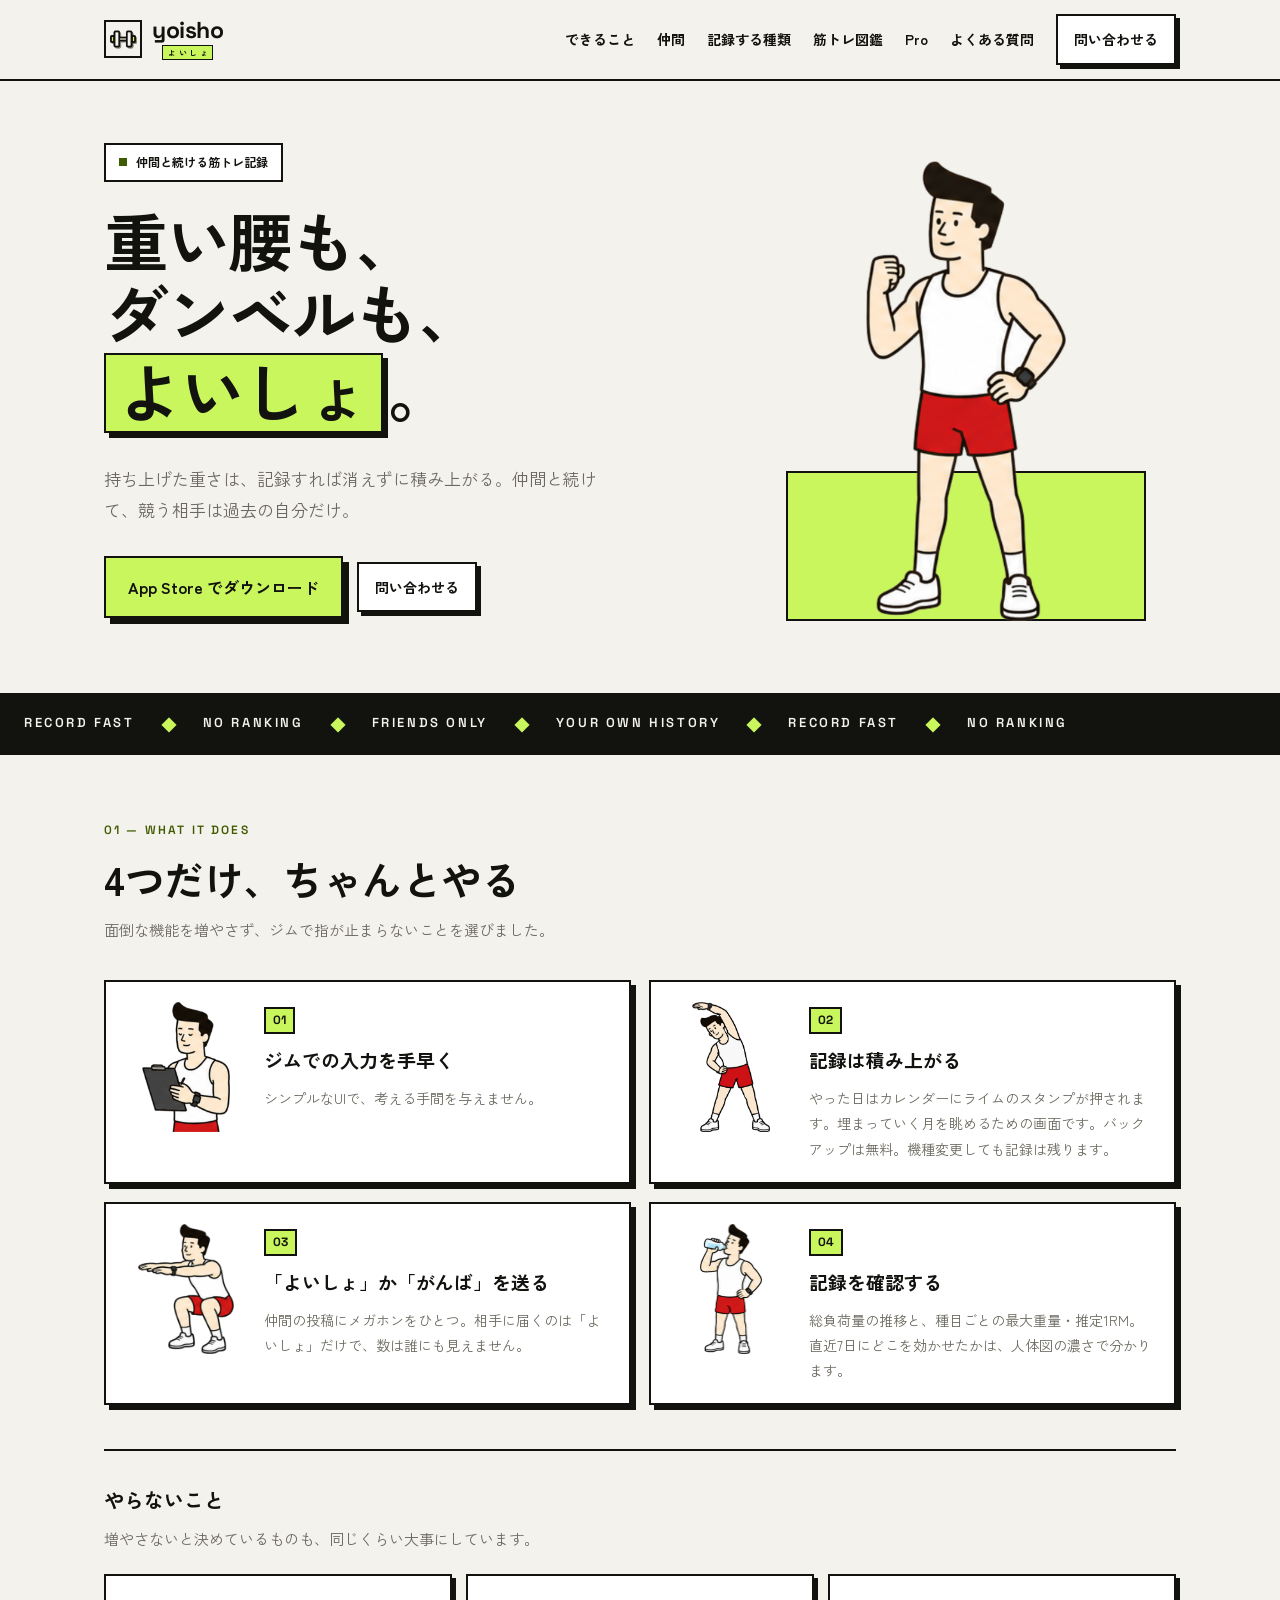
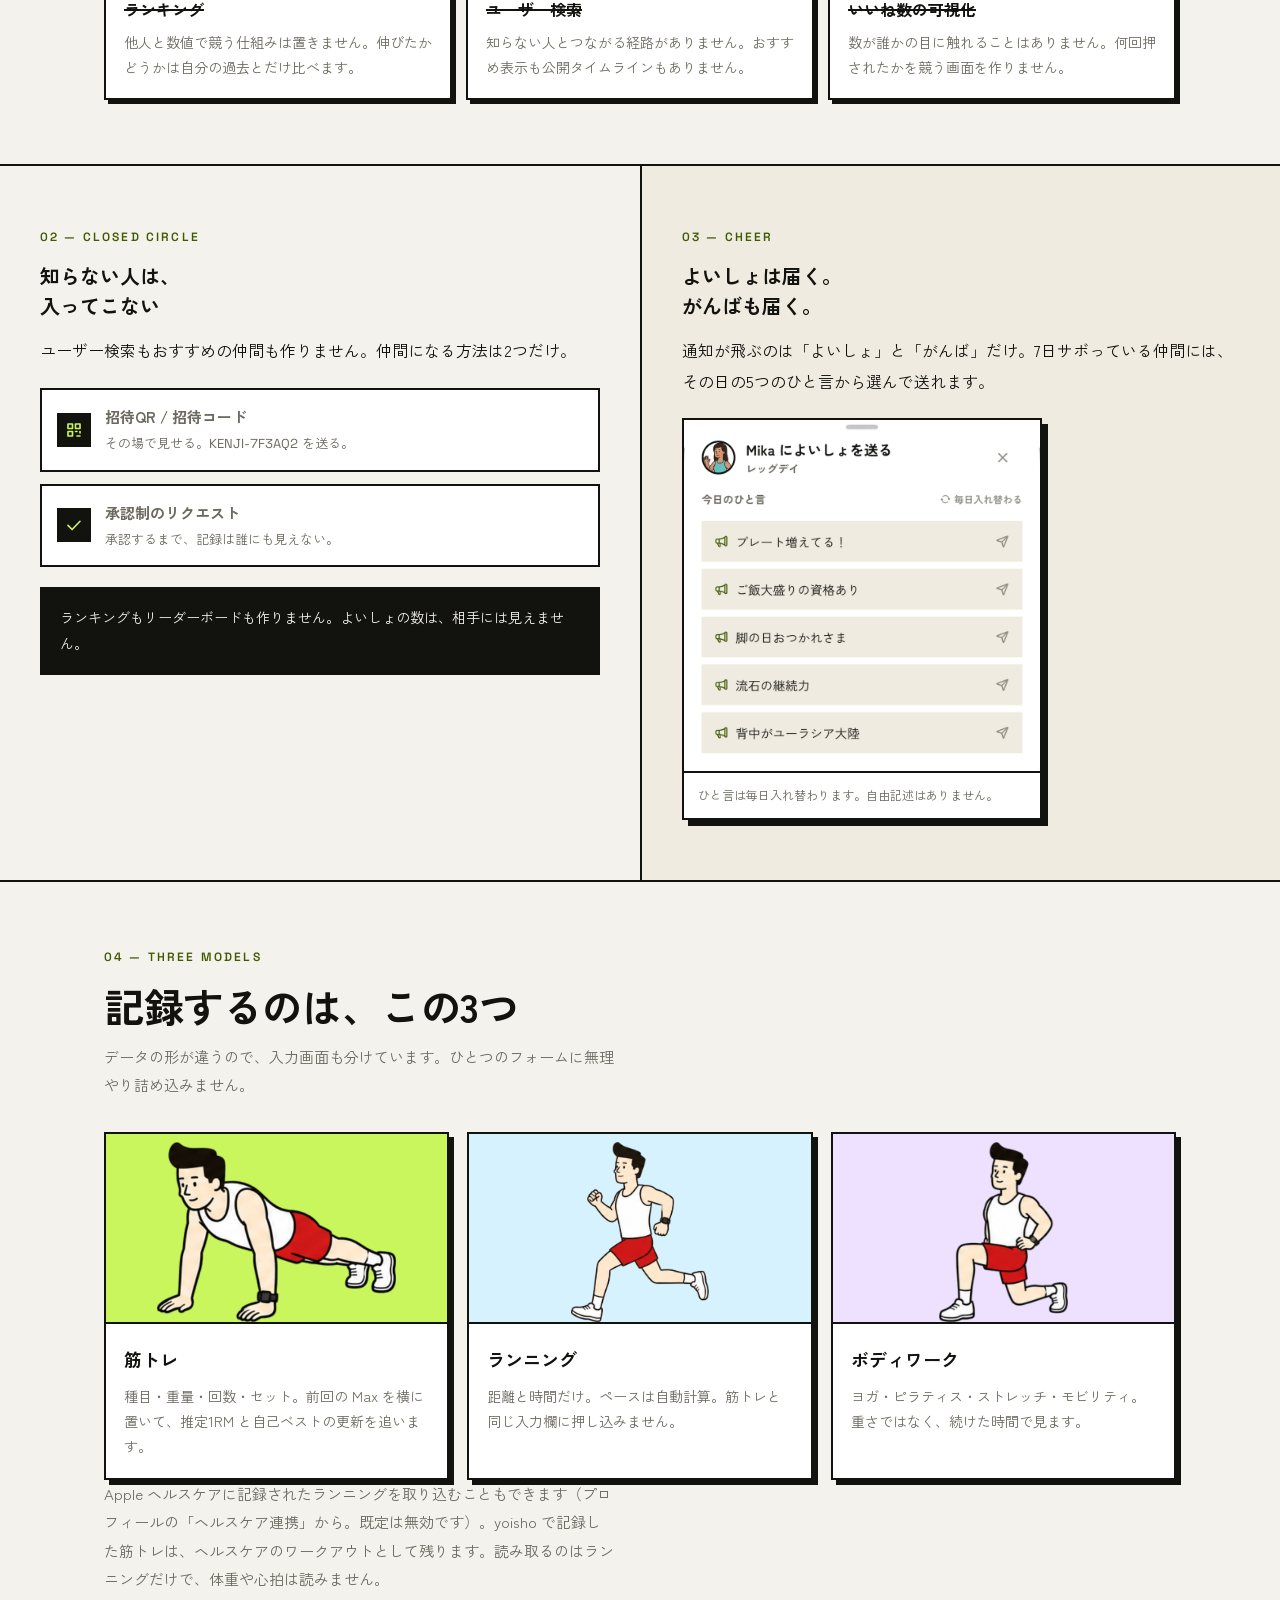
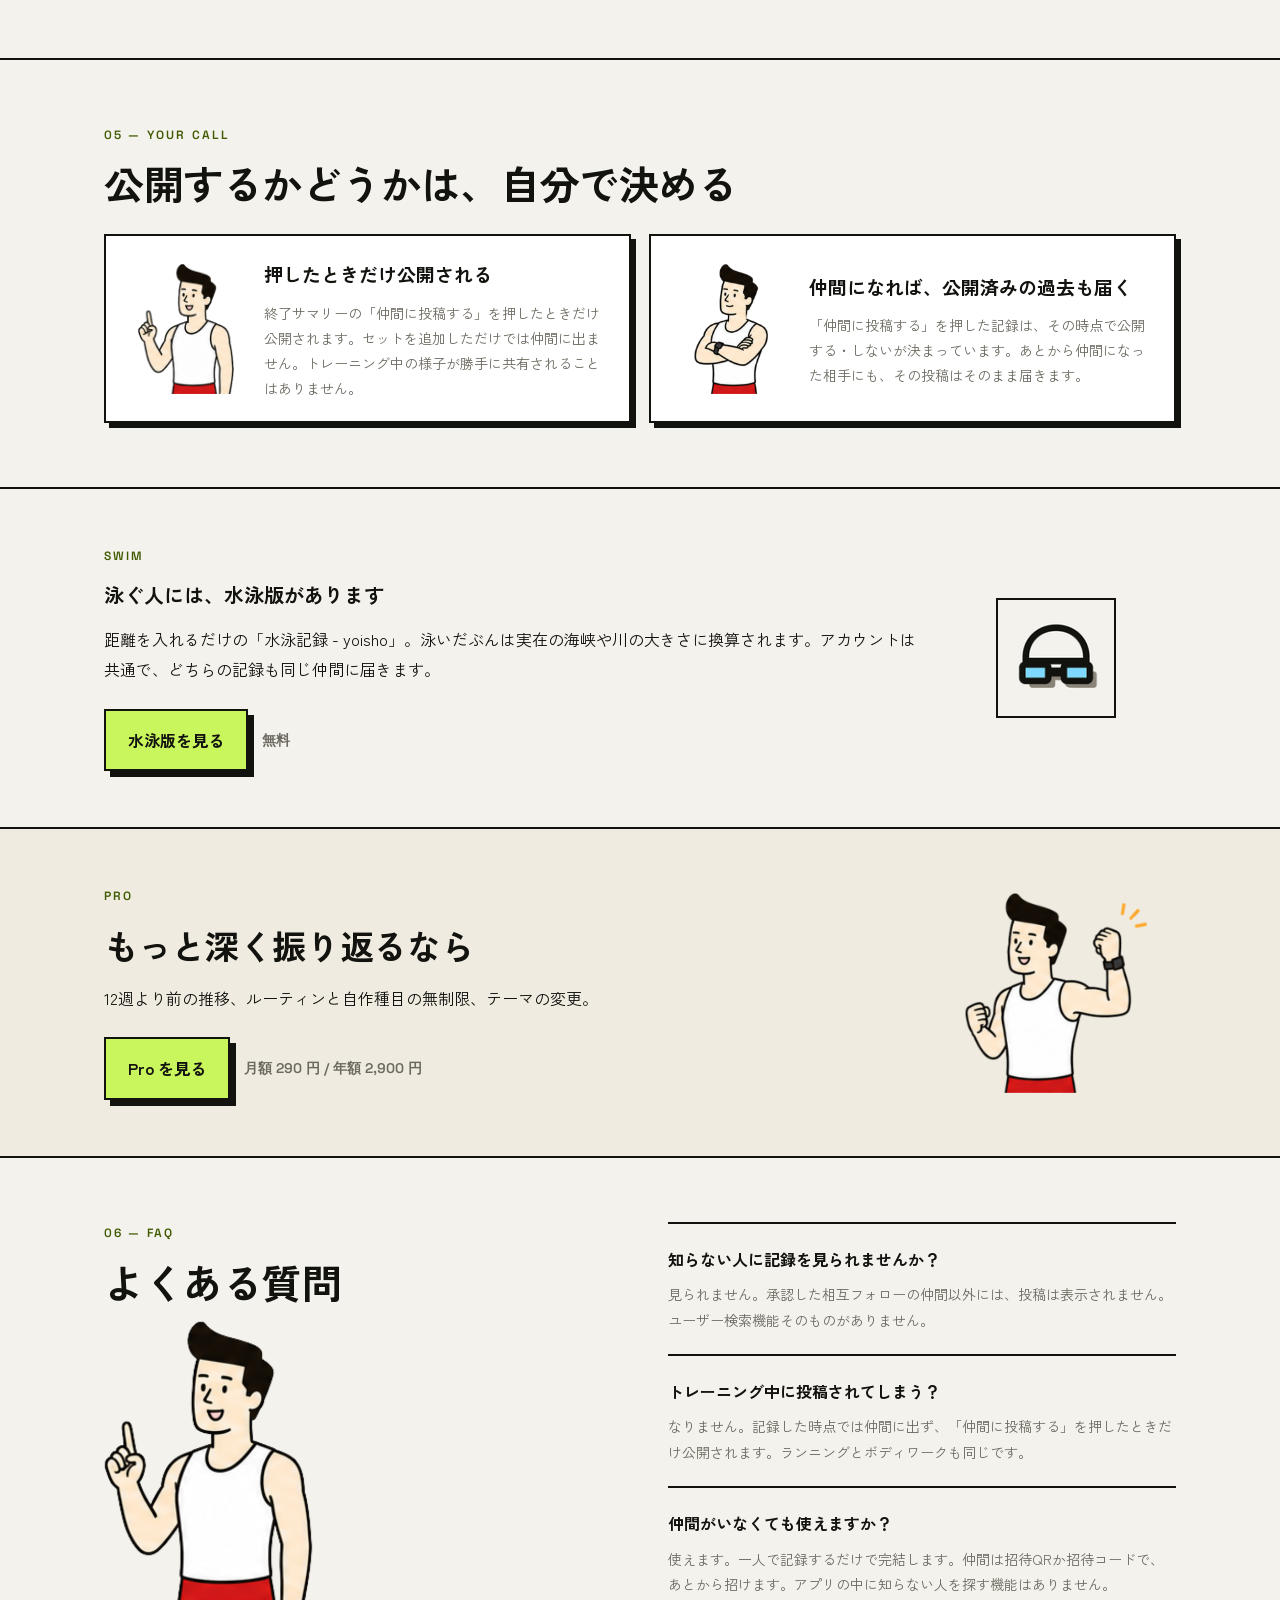
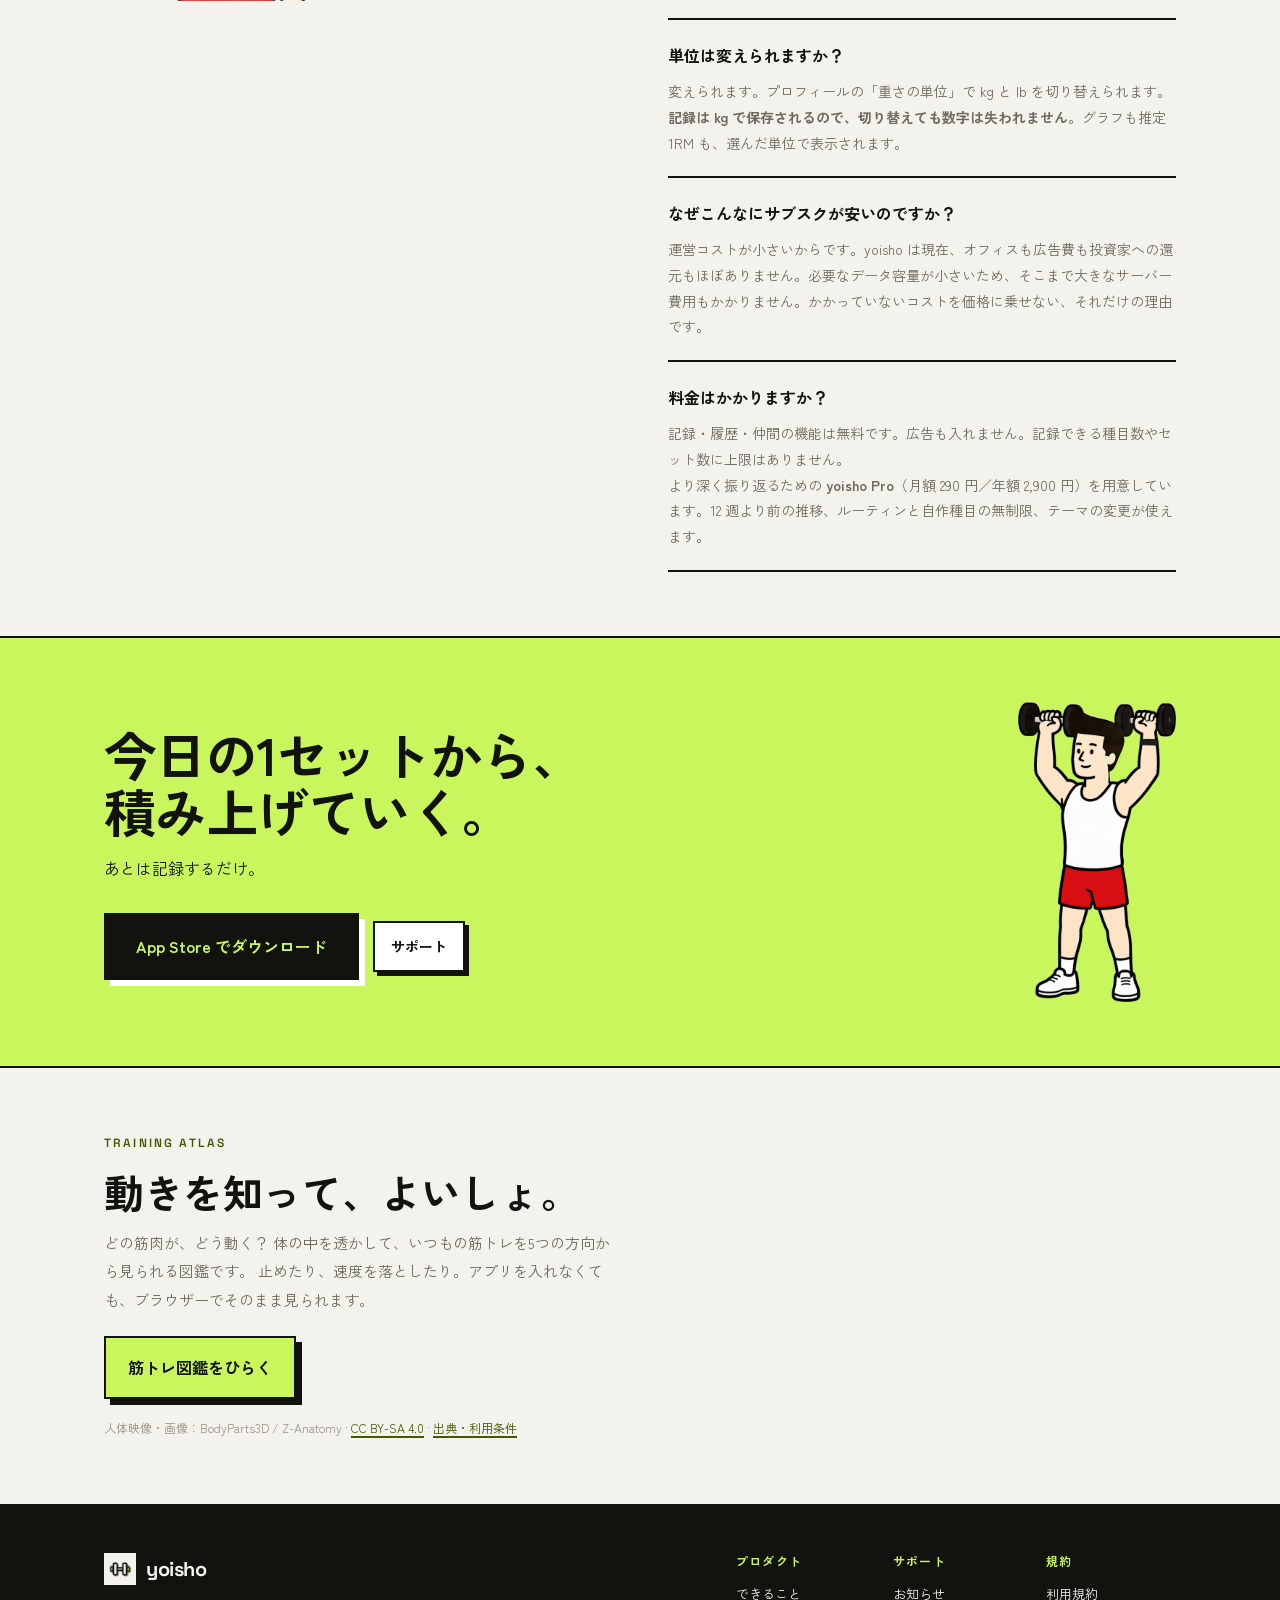
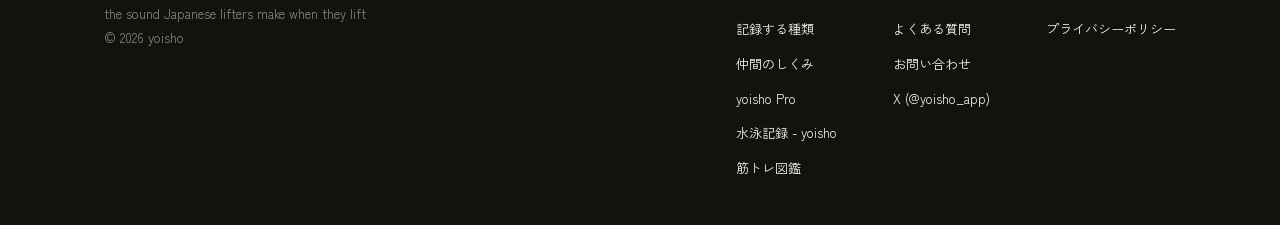
==== commit 5967fdde: "筋トレ図鑑を66種目・330本にする - 全種目が5方向の動画つき（腹の種目も入ったので絞り込みに「腹」を足した） - 種目名・部位・筋肉・説明はアプリの種目ガイドと同じもの - 種目の下に一行説明、" ====
--- a/index.html
+++ b/index.html
@@ -22,7 +22,7 @@
   <link
     href="https://fonts.googleapis.com/css2?family=Space+Grotesk:wght@500;600;700&family=Zen+Kaku+Gothic+New:wght@400;700&display=swap"
     rel="stylesheet">
-  <link rel="stylesheet" href="style.css?v=31">
+  <link rel="stylesheet" href="style.css?v=34">
 </head>
 
 <body class="lp">
@@ -148,59 +148,10 @@
     </div>
   </div>
 
-  <!-- 02 筋トレ図鑑 -->
-  <div class="band-sec" id="atlas">
-    <div class="inner sec">
-      <p class="sec-eyebrow">02 — TRAINING ATLAS</p>
-      <h2>動きを知って、よいしょ。</h2>
-      <p class="sec-note">どの筋肉が、どう動く？ 体の中を透かして、いつもの筋トレを5つの方向から見られる筋トレ図鑑です。アプリを入れなくても、ブラウザーでそのまま見られます。</p>
-
-      <div class="atlas-lead">
-        <div class="atlas-lead-body">
-          <ul class="atlas-lead-points">
-            <li><strong>方向を変えて見る。</strong>同じ動作を、カメラの位置を変えて確かめられます。</li>
-            <li><strong>ゆっくり確かめる。</strong>止めたり、速度を落としたり。</li>
-            <li><strong>働く筋肉が読める。</strong>主に働く筋肉と、動作を助ける筋肉を分けて書いています。</li>
-          </ul>
-          <a class="cta" href="atlas.html">筋トレ図鑑をひらく</a>
-        </div>
-        <a class="atlas-lead-media" href="atlas.html?exercise=close-grip-bench&amp;angle=45">
-          <span class="atlas-lead-badge">MOTION PREVIEW</span>
-          <img src="img/atlas/posters/close-grip-bench/v20260918-5f906701/poster-045.webp"
-               alt="人体を透過して見たナローベンチプレス" width="1920" height="1080"
-               loading="lazy" decoding="async">
-          <span class="atlas-lead-caption"><b>ナローベンチプレス</b><i>動画を見る →</i></span>
-        </a>
-      </div>
-
-      <div class="grid cols-3 atlas-lead-steps">
-        <div class="tile">
-          <span class="no">01</span>
-          <h3>種目を選ぶ</h3>
-          <p>気になる動作から、見てみる。</p>
-        </div>
-        <div class="tile">
-          <span class="no">02</span>
-          <h3>角度を変えて見る</h3>
-          <p>ひとつの向きでは見えない動きまで。</p>
-        </div>
-        <div class="tile">
-          <span class="no">03</span>
-          <h3>ゆっくり確かめる</h3>
-          <p>止めたり、速度を落としたり。</p>
-        </div>
-      </div>
-
-      <p class="atlas-lead-note">人体映像・画像：BodyParts3D / Z-Anatomy ·
-        <a href="https://creativecommons.org/licenses/by-sa/4.0/" rel="license noopener">CC BY-SA 4.0</a> ·
-        <a href="atlas.html#atlas-about">出典・利用条件</a></p>
-    </div>
-  </div>
-
   <!-- 02 / 03 -->
   <div class="band-sec split">
     <div id="circle">
-      <p class="sec-eyebrow">03 — CLOSED CIRCLE</p>
+      <p class="sec-eyebrow">02 — CLOSED CIRCLE</p>
       <h2>知らない人は、<br>入ってこない</h2>
       <p class="sec-note" style="margin-bottom:22px">ユーザー検索もおすすめの仲間も作りません。仲間になる方法は2つだけ。</p>
 
@@ -233,7 +184,7 @@
     </div>
 
     <div id="cheer">
-      <p class="sec-eyebrow">04 — CHEER</p>
+      <p class="sec-eyebrow">03 — CHEER</p>
       <h2>よいしょは届く。<br>がんばも届く。</h2>
       <p class="sec-note" style="margin-bottom:22px">通知が飛ぶのは「よいしょ」と「がんば」だけ。7日サボっている仲間には、その日の5つのひと言から選んで送れます。</p>
 
@@ -250,7 +201,7 @@
   <!-- 04 記録する種類 -->
   <div class="band-sec" id="models">
     <div class="inner sec">
-      <p class="sec-eyebrow">05 — THREE MODELS</p>
+      <p class="sec-eyebrow">04 — THREE MODELS</p>
       <h2>記録するのは、この3つ</h2>
       <p class="sec-note">データの形が違うので、入力画面も分けています。ひとつのフォームに無理やり詰め込みません。</p>
 
@@ -285,7 +236,7 @@
   <!-- 05 公開の意思 -->
   <div class="band-sec">
     <div class="inner sec">
-      <p class="sec-eyebrow">06 — YOUR CALL</p>
+      <p class="sec-eyebrow">05 — YOUR CALL</p>
       <h2>公開するかどうかは、自分で決める</h2>
       <div class="cards two" style="margin-top:26px">
         <div class="fcard" style="align-items:center">
@@ -348,7 +299,7 @@
   <div class="band-sec" id="faq">
     <div class="inner sec faq">
       <div>
-        <p class="sec-eyebrow">07 — FAQ</p>
+        <p class="sec-eyebrow">06 — FAQ</p>
         <h2>よくある質問</h2>
         <img class="faq-fig" src="img/point.png" alt="">
       </div>
@@ -402,6 +353,22 @@
     </div>
   </div>
 
+  <!-- 筋トレ図鑑への導線。締めのあと、フッターの手前（本人の指示。2026-09-18） -->
+  <div class="band-sec">
+    <div class="inner sec">
+      <p class="sec-eyebrow">TRAINING ATLAS</p>
+      <h2>動きを知って、よいしょ。</h2>
+      <p class="sec-note">どの筋肉が、どう動く？ 体の中を透かして、いつもの筋トレを5つの方向から見られる図鑑です。
+        止めたり、速度を落としたり。アプリを入れなくても、ブラウザーでそのまま見られます。</p>
+      <div class="hero-actions" style="margin-top:22px">
+        <a class="cta" href="atlas.html">筋トレ図鑑をひらく</a>
+      </div>
+      <p class="atlas-lead-note">人体映像・画像：BodyParts3D / Z-Anatomy ·
+        <a href="https://creativecommons.org/licenses/by-sa/4.0/" rel="license noopener">CC BY-SA 4.0</a> ·
+        <a href="atlas.html#atlas-about">出典・利用条件</a></p>
+    </div>
+  </div>
+
   <footer class="lp-footer">
     <div class="inner">
       <div>
--- a/style.css
+++ b/style.css
@@ -955,6 +955,8 @@
 .atlas-detail-top { display: flex; align-items: center; gap: 8px; }
 .atlas-equipment { font-size: 13px; color: var(--text2); }
 .atlas-variant { color: var(--text2); font-size: 14px; margin: 4px 0 0; }
+.atlas-description { color: var(--text2); font-size: 14px; line-height: 1.8; margin: 10px 0 0; }
+.atlas-description[hidden] { display: none; }
 .atlas-muscle-group { margin-bottom: 14px; }
 .atlas-muscle-group > p { display: flex; align-items: center; gap: 6px;
                           color: var(--text2); font-size: 12px; margin: 0 0 8px; }
@@ -964,8 +966,12 @@
 .atlas-muscle-group[hidden] { display: none; }
 .atlas-stable { margin: 0; font-size: 12px; color: var(--text3); }
 .atlas-focus { margin-top: 20px; }
+.atlas-focus[hidden] { display: none; }
 .atlas-info-foot { margin: 14px 0 0; font-size: 12px; color: var(--text3); }
 .atlas-credit { margin: 12px 0 0; font-size: 12px; color: var(--text2); line-height: 1.7; }
+/* 図鑑の見出しの下。アプリなら電波が無くても見られる、という案内 */
+.atlas-app-note { margin: 10px 0 0; font-size: 13px; color: var(--text2); }
+.atlas-app-note a { margin-left: 6px; }
 
 .atlas-feedback { margin-top: 20px; }
 .atlas-feedback-input { display: block; width: 100%; margin-top: 8px;
@@ -1034,27 +1040,6 @@
   .atlas-view-controls { padding: 12px 12px 14px; }
 }
 
-/* ---------- ホームの図鑑紹介（index.html の 02） ---------- */
-
-.atlas-lead { display: grid; gap: 22px; align-items: center; margin-top: 26px; }
-@media (min-width: 860px) { .atlas-lead { grid-template-columns: minmax(0, 1fr) minmax(0, 1.15fr); } }
-.atlas-lead-points { list-style: none; margin: 0 0 22px; padding: 0; display: grid; gap: 12px; }
-.atlas-lead-points li { padding-left: 16px; position: relative; color: var(--text2); }
-.atlas-lead-points li::before { content: ""; position: absolute; left: 0; top: .6em;
-                                width: 7px; height: 7px; background: var(--accent-text); }
-.atlas-lead-points strong { color: var(--ink); }
-.atlas-lead-media { position: relative; display: block; background: var(--surface2);
-                    border: var(--stroke-hero) solid var(--ink); box-shadow: 7px 7px 0 var(--accent); }
-.atlas-lead-media:hover { transform: translate(-2px, -2px); box-shadow: 9px 9px 0 var(--accent); }
-.atlas-lead-media img { display: block; width: 100%; height: auto; }
-.atlas-lead-badge { position: absolute; top: 12px; left: 12px; z-index: 1;
-                    font-family: var(--font-en); font-size: 11px; letter-spacing: .12em;
-                    background: var(--ink); color: var(--paper); padding: 4px 8px; }
-.atlas-lead-caption { display: flex; align-items: center; justify-content: space-between;
-                      gap: 10px; padding: 10px 14px; border-top: var(--stroke) solid var(--ink);
-                      background: var(--card); }
-.atlas-lead-caption b { font-size: 15px; }
-.atlas-lead-caption i { font-style: normal; font-size: 13px; color: var(--accent-text); }
-.atlas-lead-steps { margin-top: 26px; }
-.atlas-lead-steps .no { font-family: var(--font-en); font-size: 12px; color: var(--text3); }
+/* ---------- ホームの図鑑への導線 ---------- */
+
 .atlas-lead-note { margin: 18px 0 0; font-size: 12px; color: var(--text3); }
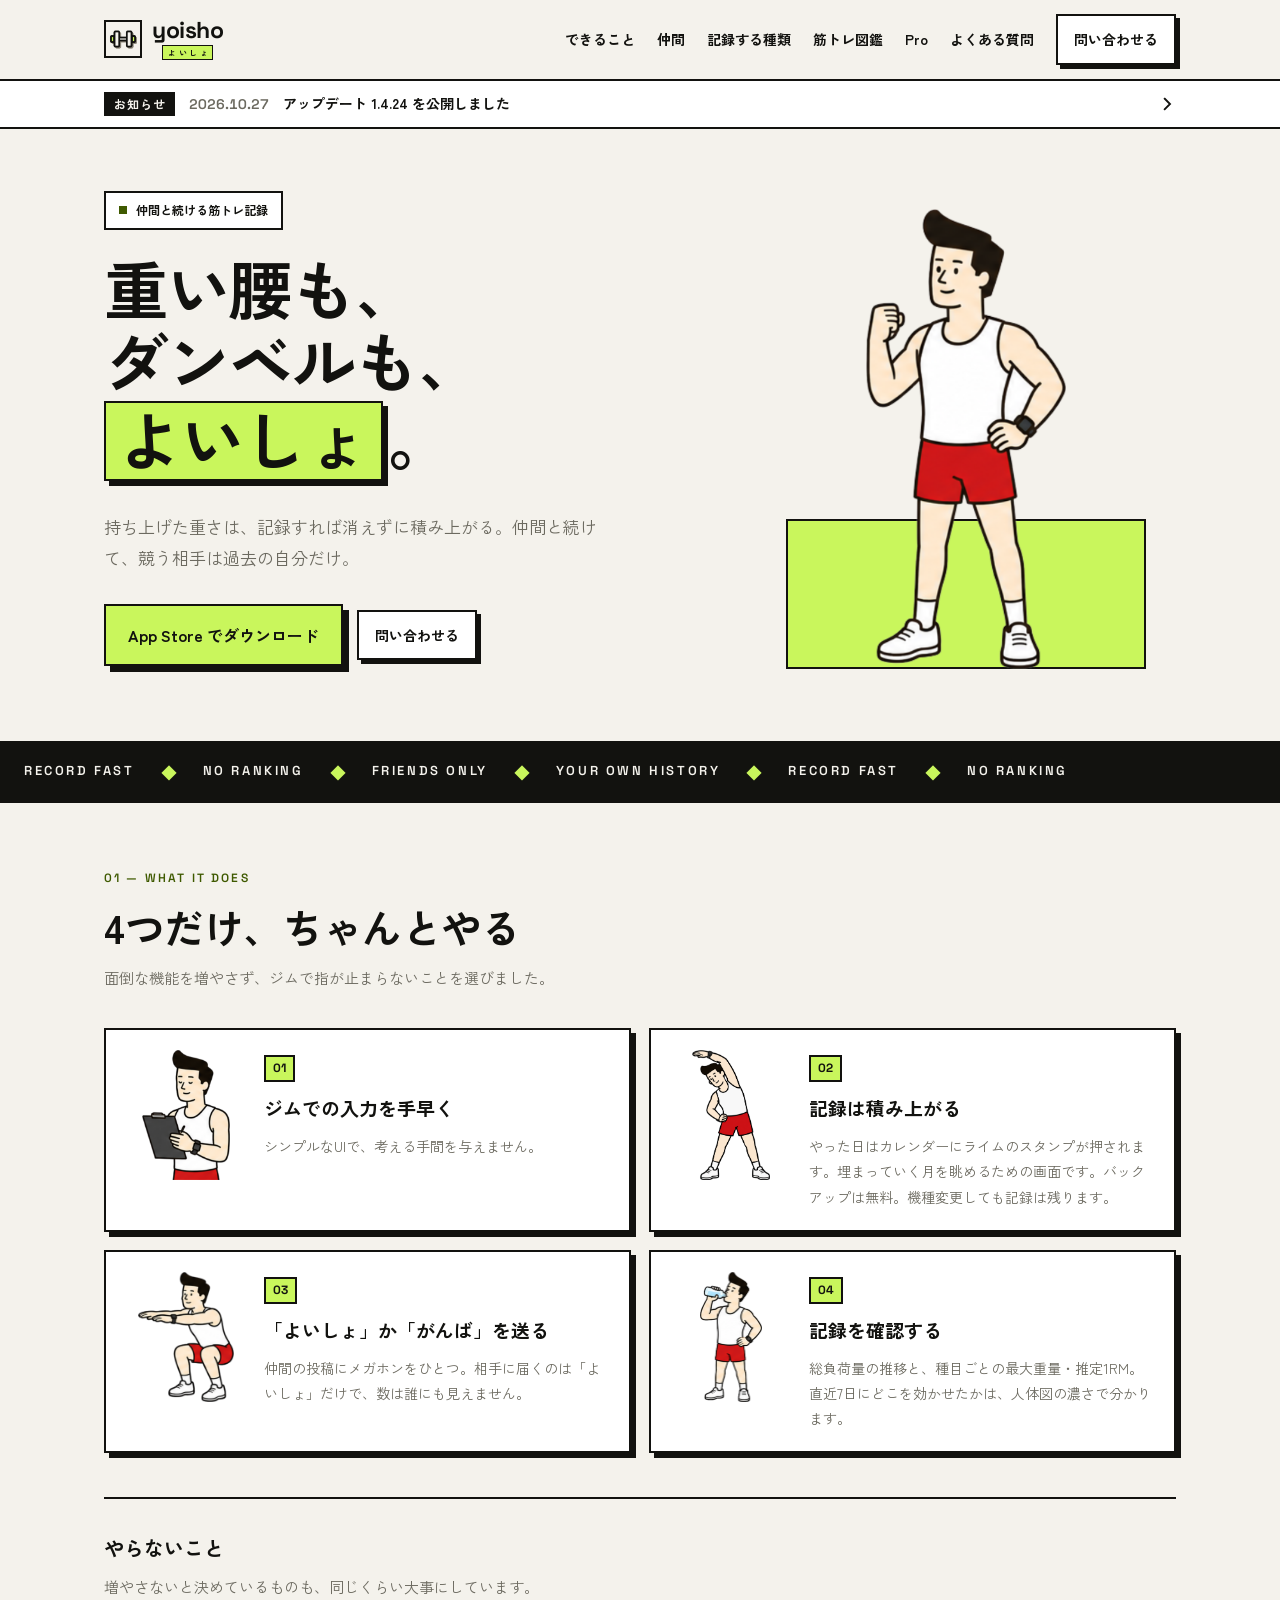
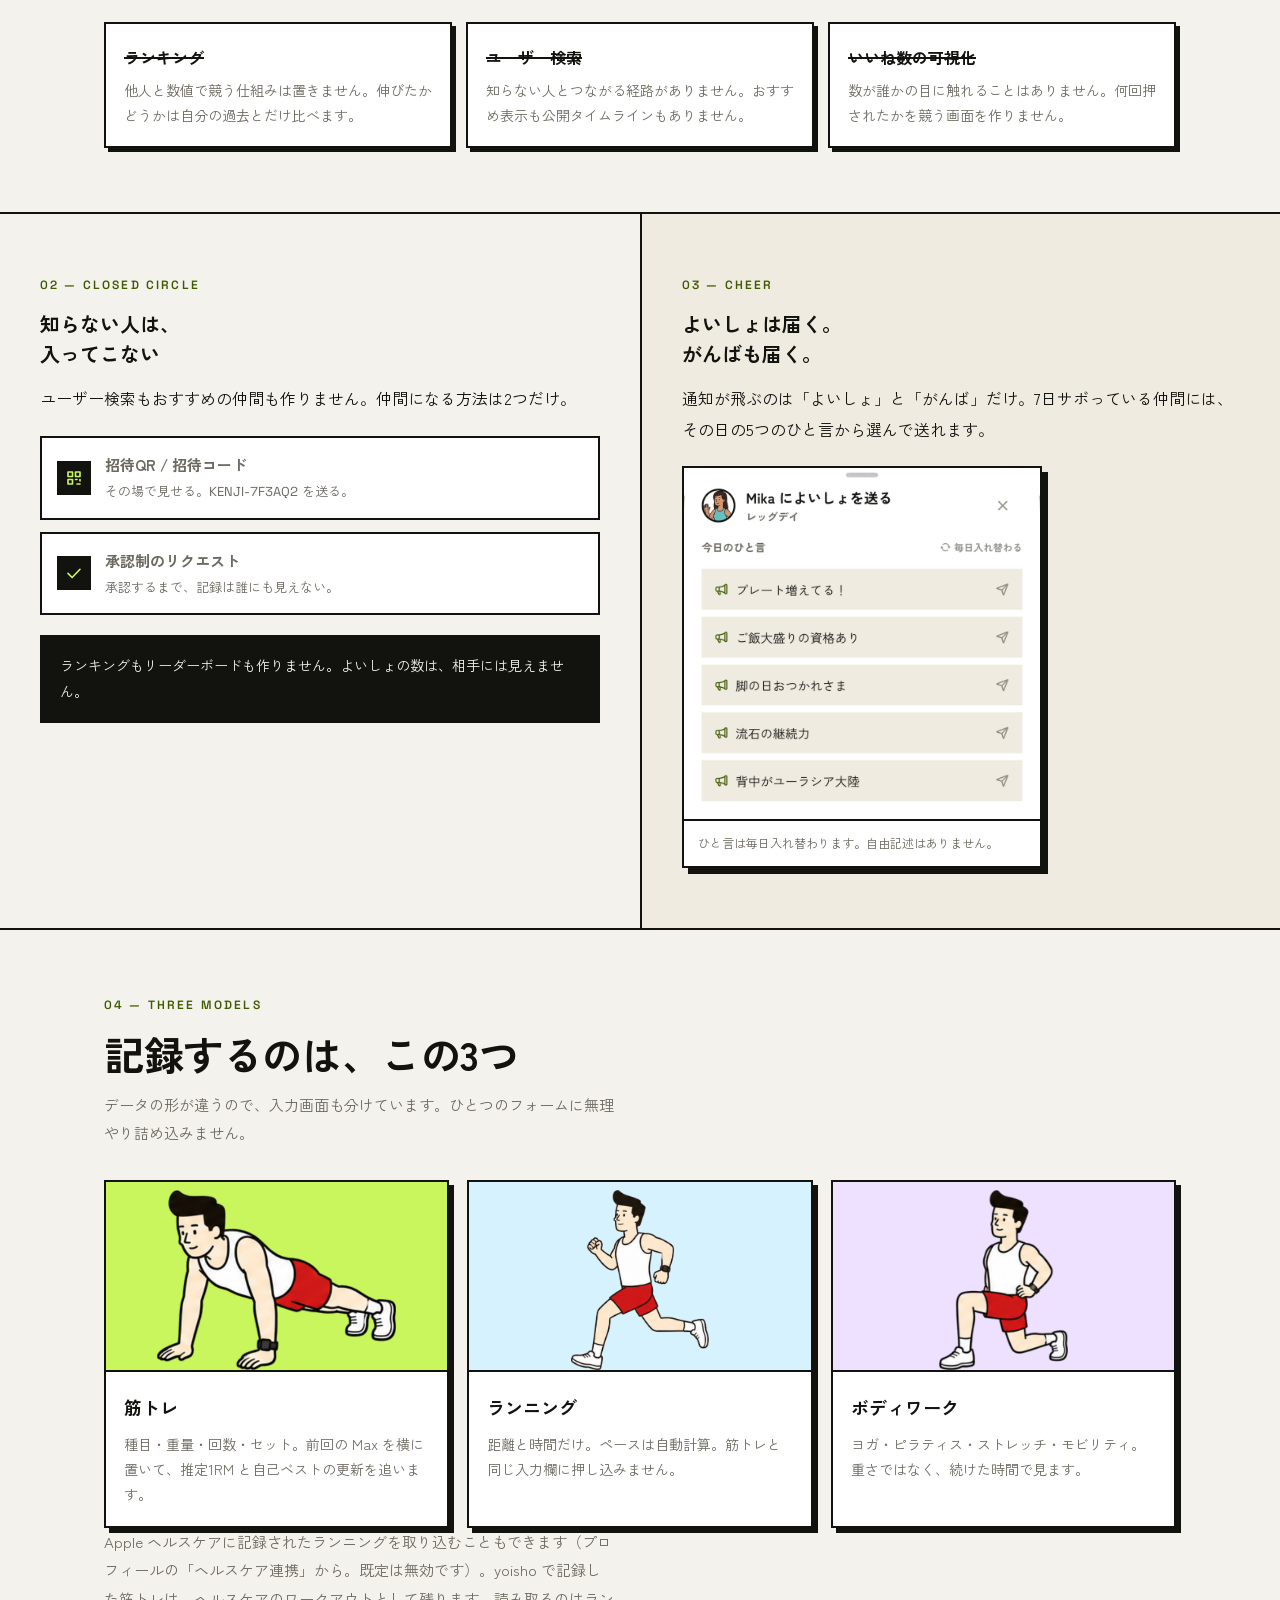
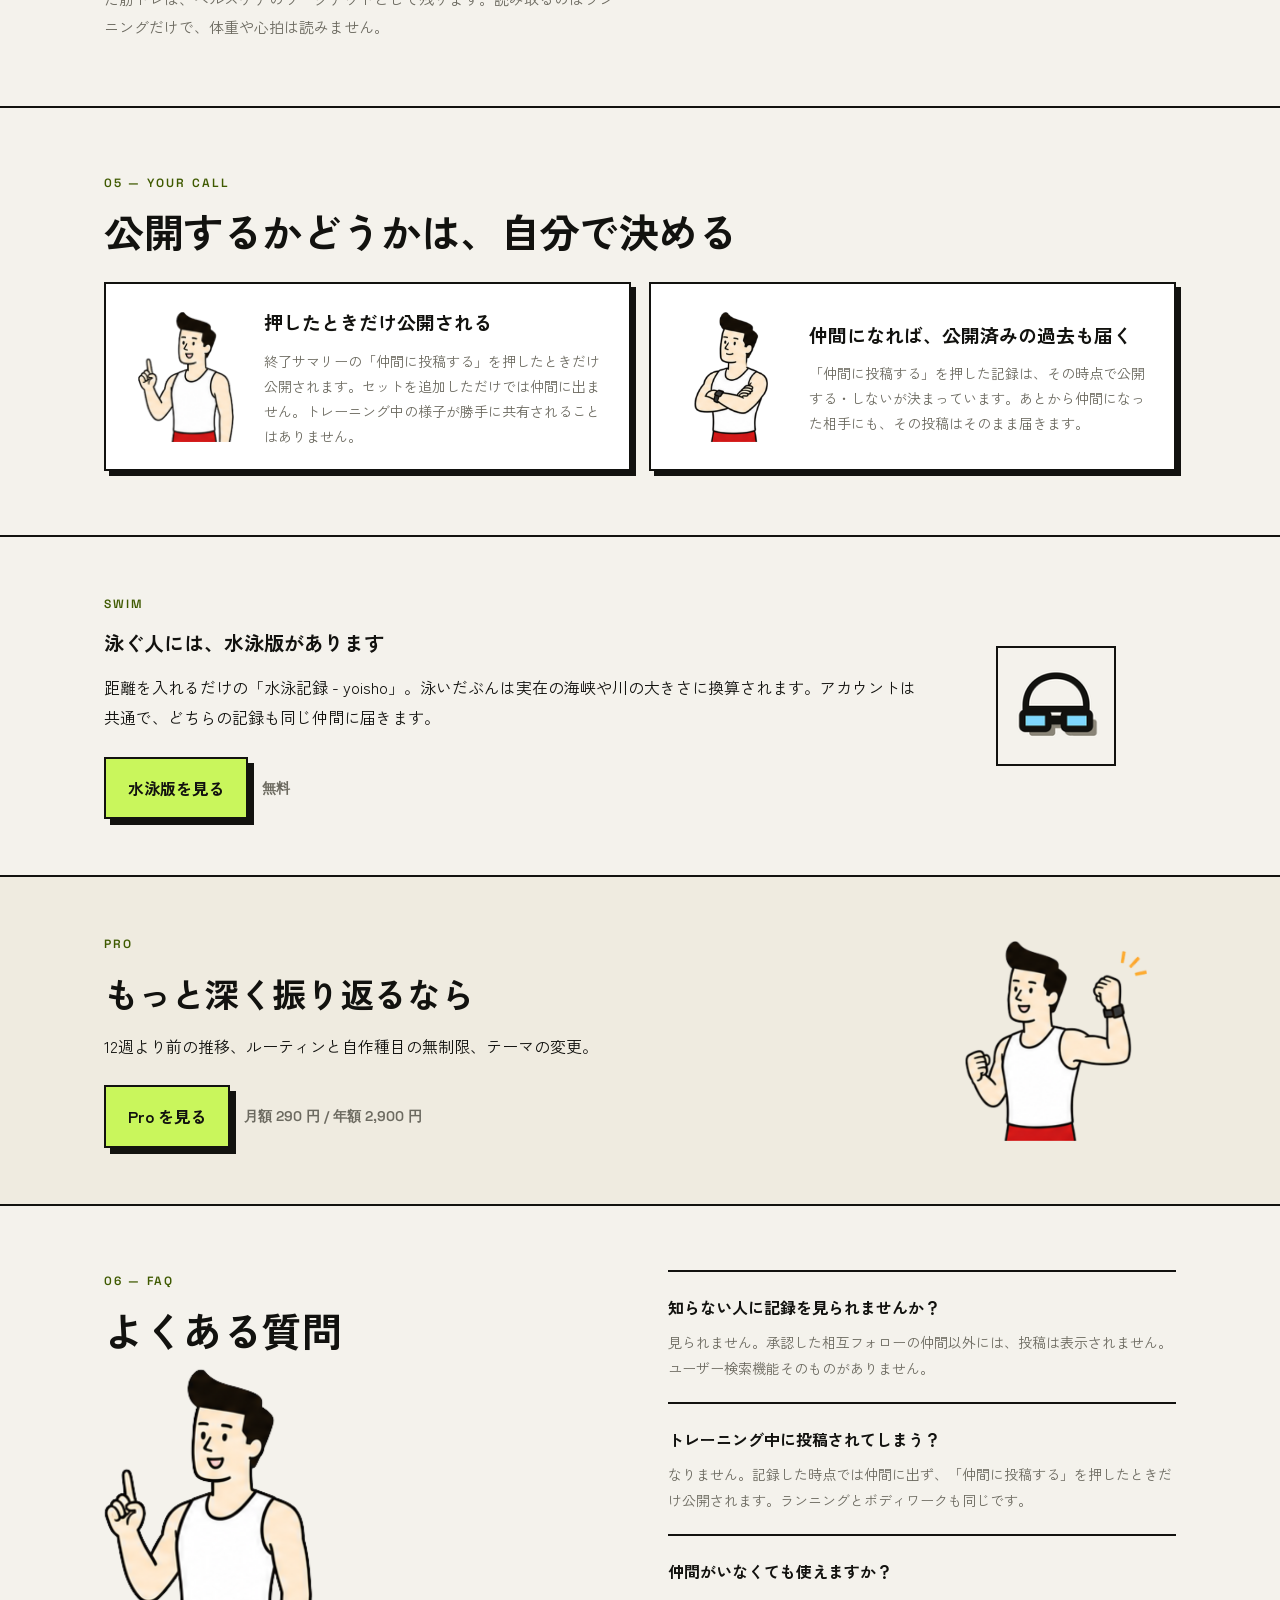
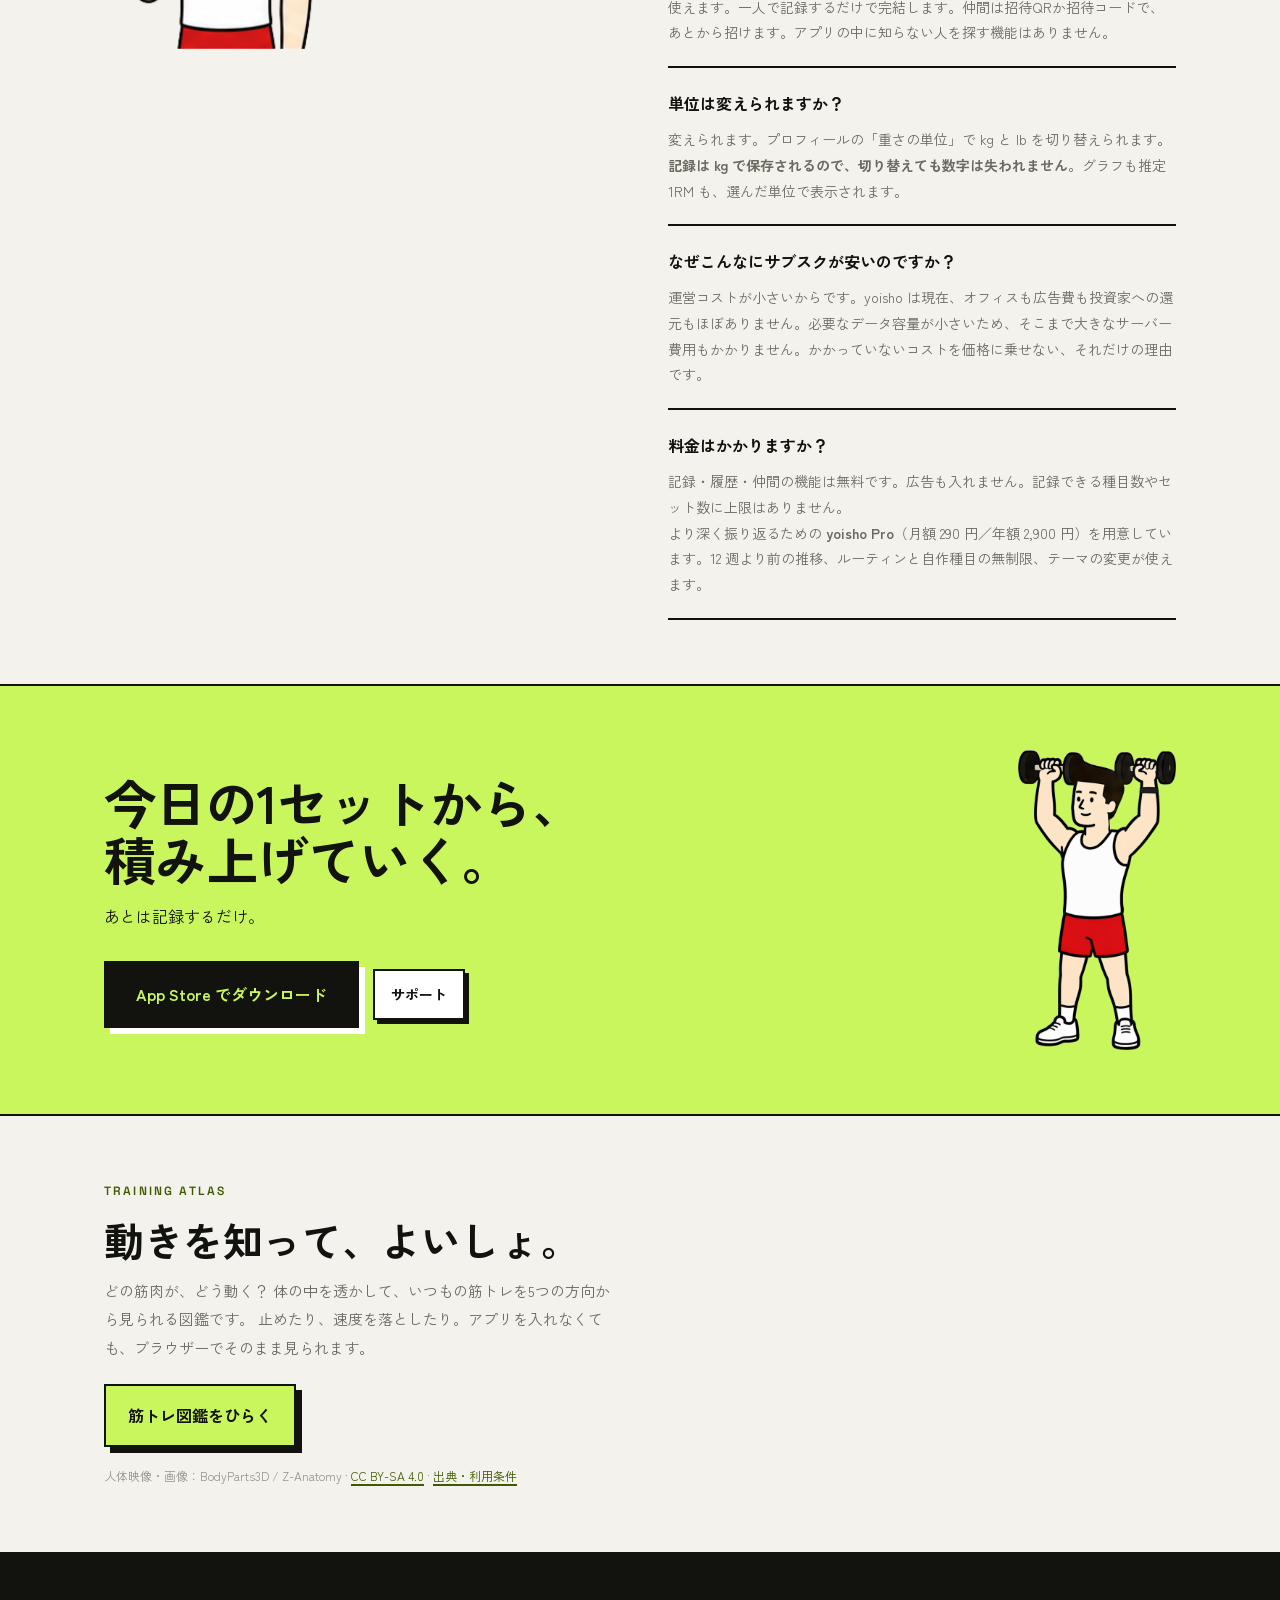
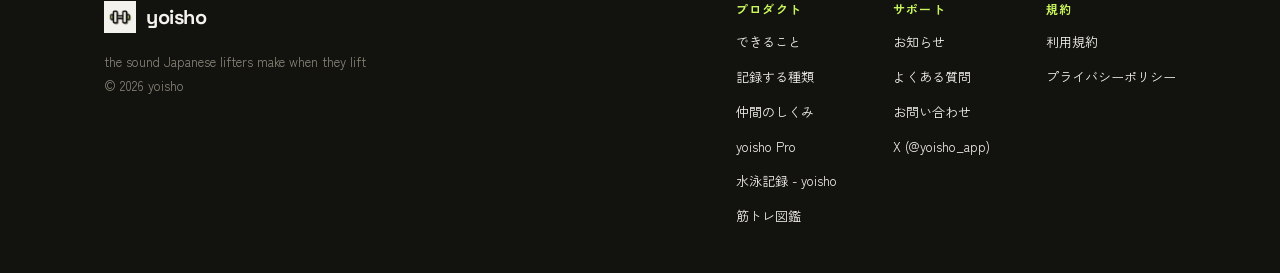
==== commit 70ff6607: "トップの上部にお知らせの帯を足す（news.html の先頭の1件を出す）" ====
--- a/index.html
+++ b/index.html
@@ -22,7 +22,7 @@
   <link
     href="https://fonts.googleapis.com/css2?family=Space+Grotesk:wght@500;600;700&family=Zen+Kaku+Gothic+New:wght@400;700&display=swap"
     rel="stylesheet">
-  <link rel="stylesheet" href="style.css?v=34">
+  <link rel="stylesheet" href="style.css?v=39">
 </head>
 
 <body class="lp">
@@ -51,6 +51,22 @@
     </div>
   </div>
 
+  <!-- お知らせ。**文面はここに写さない**——公開のたびに足すのは news.html だけで、
+       ここに書くと次の版で古くなる。末尾の script が news.html の先頭の1件を読んで
+       日付と見出しを差し込む。読めなければ下の案内の文のまま、一覧へ送る -->
+  <a class="band-sec news-bar" href="news.html" id="top-news">
+    <span class="inner news-bar-in">
+      <span class="news-label">お知らせ</span>
+      <span class="news-body">
+        <span class="news-date" data-news-date></span>
+        <span class="news-title" data-news-title>新しくできるようになったこと、直したこと</span>
+      </span>
+      <svg class="news-go" viewBox="0 0 24 24" aria-hidden="true">
+        <path d="M9 5l7 7-7 7" />
+      </svg>
+    </span>
+  </a>
+
   <!-- ヒーロー -->
   <div class="band-sec">
     <div class="inner">
@@ -404,6 +420,33 @@
     </div>
   </footer>
 
+  <script>
+    // お知らせの帯に、news.html の先頭の1件（いちばん新しいもの）を出す。
+    // news.html は「日付の p → 見出しの h3」を新しい順に積んでいる。
+    // 形が変わって読めないときは、何も書き換えずに案内の文のまま残す
+    (function () {
+      var bar = document.getElementById('top-news');
+      if (!bar || !window.fetch || !window.DOMParser) return;
+      fetch('news.html')
+        .then(function (res) { if (!res.ok) throw res; return res.text(); })
+        .then(function (html) {
+          var doc = new DOMParser().parseFromString(html, 'text/html');
+          var title = doc.querySelector('.chapter h3');
+          if (!title) return;
+          var date = title.previousElementSibling;
+          var tidy = function (el) { return el.textContent.replace(/\s+/g, ' ').trim(); };
+          bar.querySelector('[data-news-title]').textContent = tidy(title);
+          if (date && date.tagName === 'P') {
+            // 「2026年10月27日」を「2026.10.27」に。数字は Space Grotesk で組む
+            var m = tidy(date).match(/^(\d{4})年(\d{1,2})月(\d{1,2})日$/);
+            bar.querySelector('[data-news-date]').textContent =
+              m ? m[1] + '.' + m[2] + '.' + m[3] : tidy(date);
+          }
+        })
+        .catch(function () {});
+    })();
+  </script>
+
 </body>
 
 </html>
--- a/style.css
+++ b/style.css
@@ -379,6 +379,35 @@
                color: var(--ink); }
 .nav-links a:hover { background: var(--accent); }
 @media (max-width: 800px) { .nav-links .hide-sp { display: none; } }
+
+/* ---------- お知らせの帯（ヘッダーの直下） ---------- */
+
+/* 帯ごと1つのリンク。押せる範囲を画面幅いっぱいに取り、ホバーで面ごとライムにする
+   （ほかのボタンと同じ合図）。中身は index.html の script が news.html から差し込む */
+.news-bar { display: block; background: var(--card); color: var(--ink);
+            text-decoration: none; }
+.news-bar:hover { background: var(--accent); }
+.news-bar:focus-visible { outline-offset: -5px; }
+.news-bar-in { display: flex; align-items: center; gap: 14px;
+               padding-top: 11px; padding-bottom: 11px; }
+/* 札は黒地。ホバーで帯がライムになっても沈まない */
+.news-label { flex-shrink: 0; background: var(--ink); color: var(--paper);
+              font-size: 12px; font-weight: 700; line-height: 1;
+              letter-spacing: .08em; padding: 6px 9px 6px 10px; }
+.news-body { flex: 1 1 auto; min-width: 0; display: flex; flex-wrap: wrap;
+             align-items: baseline; gap: 0 14px; font-size: 14px; line-height: 1.6; }
+.news-date { font-family: var(--font-en); font-feature-settings: "tnum" 1;
+             font-weight: 600; color: var(--text2); }
+.news-date:empty { display: none; }
+/* ライムの上の文字はインク（灰色のままだと読みにくい） */
+.news-bar:hover .news-date { color: var(--ink); }
+.news-title { font-weight: 700; }
+.news-go { flex-shrink: 0; width: 18px; height: 18px; fill: none;
+           stroke: var(--ink); stroke-width: 2.5; stroke-linecap: square; }
+@media (max-width: 560px) {
+  .news-bar-in { gap: 12px; padding-top: 10px; padding-bottom: 10px; }
+  .news-body { font-size: 13px; }
+}
 
 /* ---------- ヒーロー ---------- */
 
@@ -905,6 +934,8 @@
 /* 16:9。動画と静止画はどちらも contain で、人体も器具も切らない */
 .atlas-stage { position: relative; background: var(--surface2);
                aspect-ratio: 16 / 9; overflow: hidden; }
+/* 拡大縮小はこの箱ごと動かす（中の動画と静止画を一緒に動かすため） */
+.atlas-stage-media { position: absolute; inset: 0; transform-origin: 50% 50%; }
 .atlas-stage img,
 .atlas-stage video { position: absolute; inset: 0; display: block;
                      width: 100%; height: 100%; object-fit: contain; }
@@ -912,11 +943,28 @@
    （書かないと、動画の裏に静止画が残る） */
 .atlas-stage img[hidden],
 .atlas-stage video[hidden] { display: none; }
-.atlas-stage-top { position: absolute; z-index: 1; top: 14px; left: 14px; right: 14px;
-                   display: flex; align-items: center; justify-content: space-between; }
-.atlas-stage-bottom { position: absolute; z-index: 1; bottom: 12px; left: 14px; right: 14px;
-                      display: flex; align-items: center; justify-content: space-between;
-                      font-size: 12px; color: var(--text2); }
+/* **動画の上の帯**（枠の中・絵の外）。絵に何も重ねないための置き場所 */
+.atlas-stage-bar { display: flex; align-items: center; justify-content: space-between;
+                   gap: 10px; padding: 10px 12px; border-bottom: var(--stroke) solid var(--ink); }
+.atlas-stage-left { display: flex; align-items: center; gap: 8px; flex-wrap: wrap; min-width: 0; }
+/* 拡大・縮小・全画面 */
+.atlas-stage-tools { display: flex; gap: 6px; flex: none; }
+.atlas-stage-tools button { width: 36px; height: 36px; display: grid; place-items: center;
+                            border: var(--stroke) solid var(--ink); background: var(--card);
+                            color: var(--ink); font: inherit; font-size: 15px; line-height: 1;
+                            cursor: pointer; }
+.atlas-stage-tools button:disabled { color: var(--text3); border-color: var(--text3); cursor: default; }
+.atlas-stage-hint { font-size: 11px; }
+@media (pointer: coarse) {
+  .atlas-stage-tools button { width: 44px; height: 44px; }
+}
+@media (hover: hover) {
+  /* 指で触る端末には「指でひろげる」と出し、それ以外には出さない */
+  .atlas-stage-hint { display: none; }
+}
+/* カメラの角度と、指で拡大できるという案内（動画の下） */
+.atlas-stage-meta { display: flex; align-items: center; justify-content: space-between;
+                    gap: 10px; font-size: 12px; color: var(--text2); }
 .atlas-view-controls { padding: 14px 16px 16px; display: flex; flex-direction: column; gap: 10px;
                        border-top: var(--stroke) solid var(--ink); }
 .atlas-angle-row { display: flex; align-items: center; gap: 12px; }
@@ -1038,8 +1086,30 @@
   .atlas-control-label,
   .atlas-time { display: none; }
   .atlas-view-controls { padding: 12px 12px 14px; }
+  /* 狭いところでは飾りの見出しを畳む（「動画」の印と道具を1行に収める） */
+  .atlas-stage-left .eyebrow { display: none; }
+  .atlas-stage-bar { padding: 8px 10px; }
 }
 
 /* ---------- ホームの図鑑への導線 ---------- */
 
 .atlas-lead-note { margin: 18px 0 0; font-size: 12px; color: var(--text3); }
+
+/* ブラウザの中で全画面にする（枠ごと出すので、方向・再生・速度もそのまま使える）。
+   iPhone の Safari は要素を全画面にできないので、あちらは動画そのものを
+   OS の全画面で開く（`atlas.js` の `openFullscreen`） */
+.atlas-viewer:fullscreen,
+.atlas-viewer:-webkit-full-screen { display: flex; flex-direction: column;
+                                    background: var(--card); box-shadow: none; }
+.atlas-viewer:fullscreen .atlas-stage,
+.atlas-viewer:-webkit-full-screen .atlas-stage { flex: 1 1 auto; aspect-ratio: auto; min-height: 0; }
+
+/* **パソコンのブラウザの「全画面」はこれ**（`spreadInPage`。本人の指示。2026-09-18）。
+   OS の全画面には持っていかず、**ブラウザの窓の中で**横いっぱいに広げる。
+   タブもアドレスバーも残るので、ページから離れた感じにならない。
+   スマホで OS の全画面を断られたときの逃げ道も兼ねる */
+.atlas-viewer.is-full { position: fixed; inset: 0; z-index: 90; margin: 0;
+                        display: flex; flex-direction: column;
+                        background: var(--card); box-shadow: none; }
+.atlas-viewer.is-full .atlas-stage { flex: 1 1 auto; aspect-ratio: auto; min-height: 0; }
+body.atlas-full { overflow: hidden; }
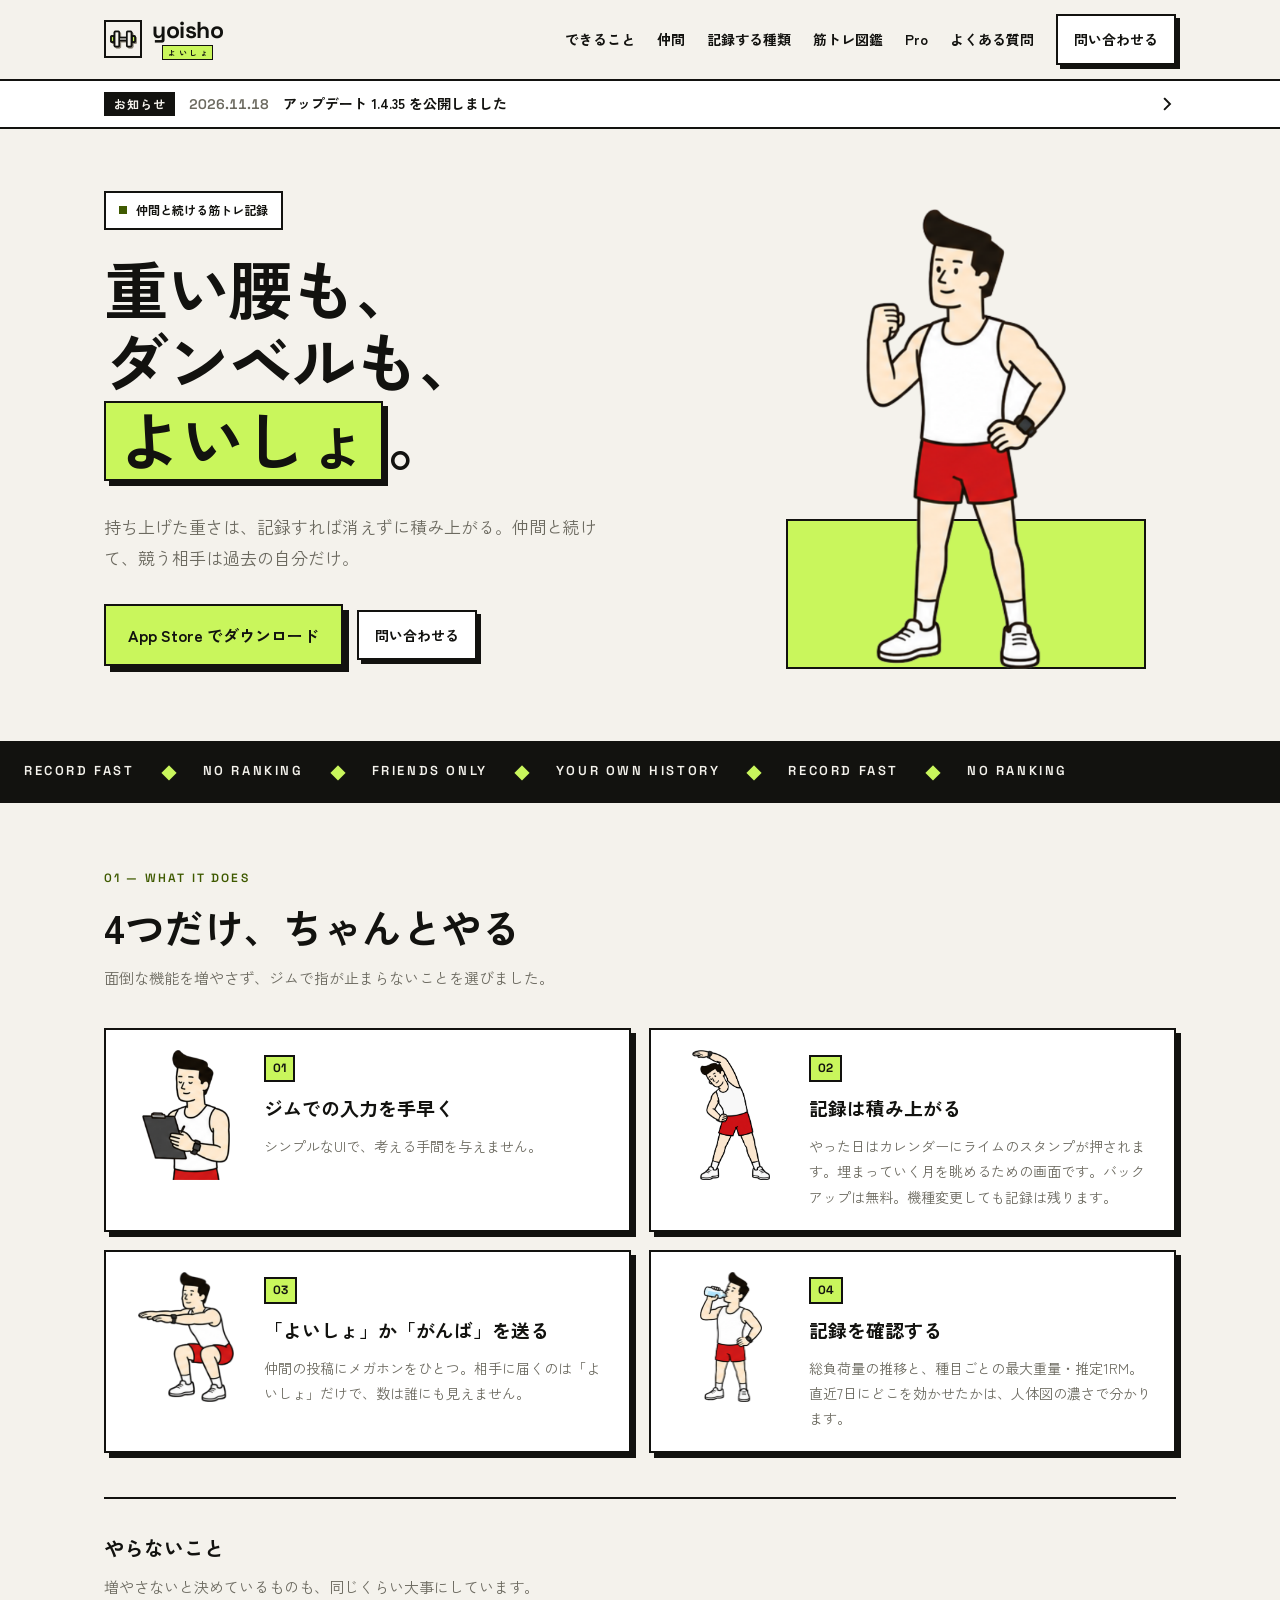
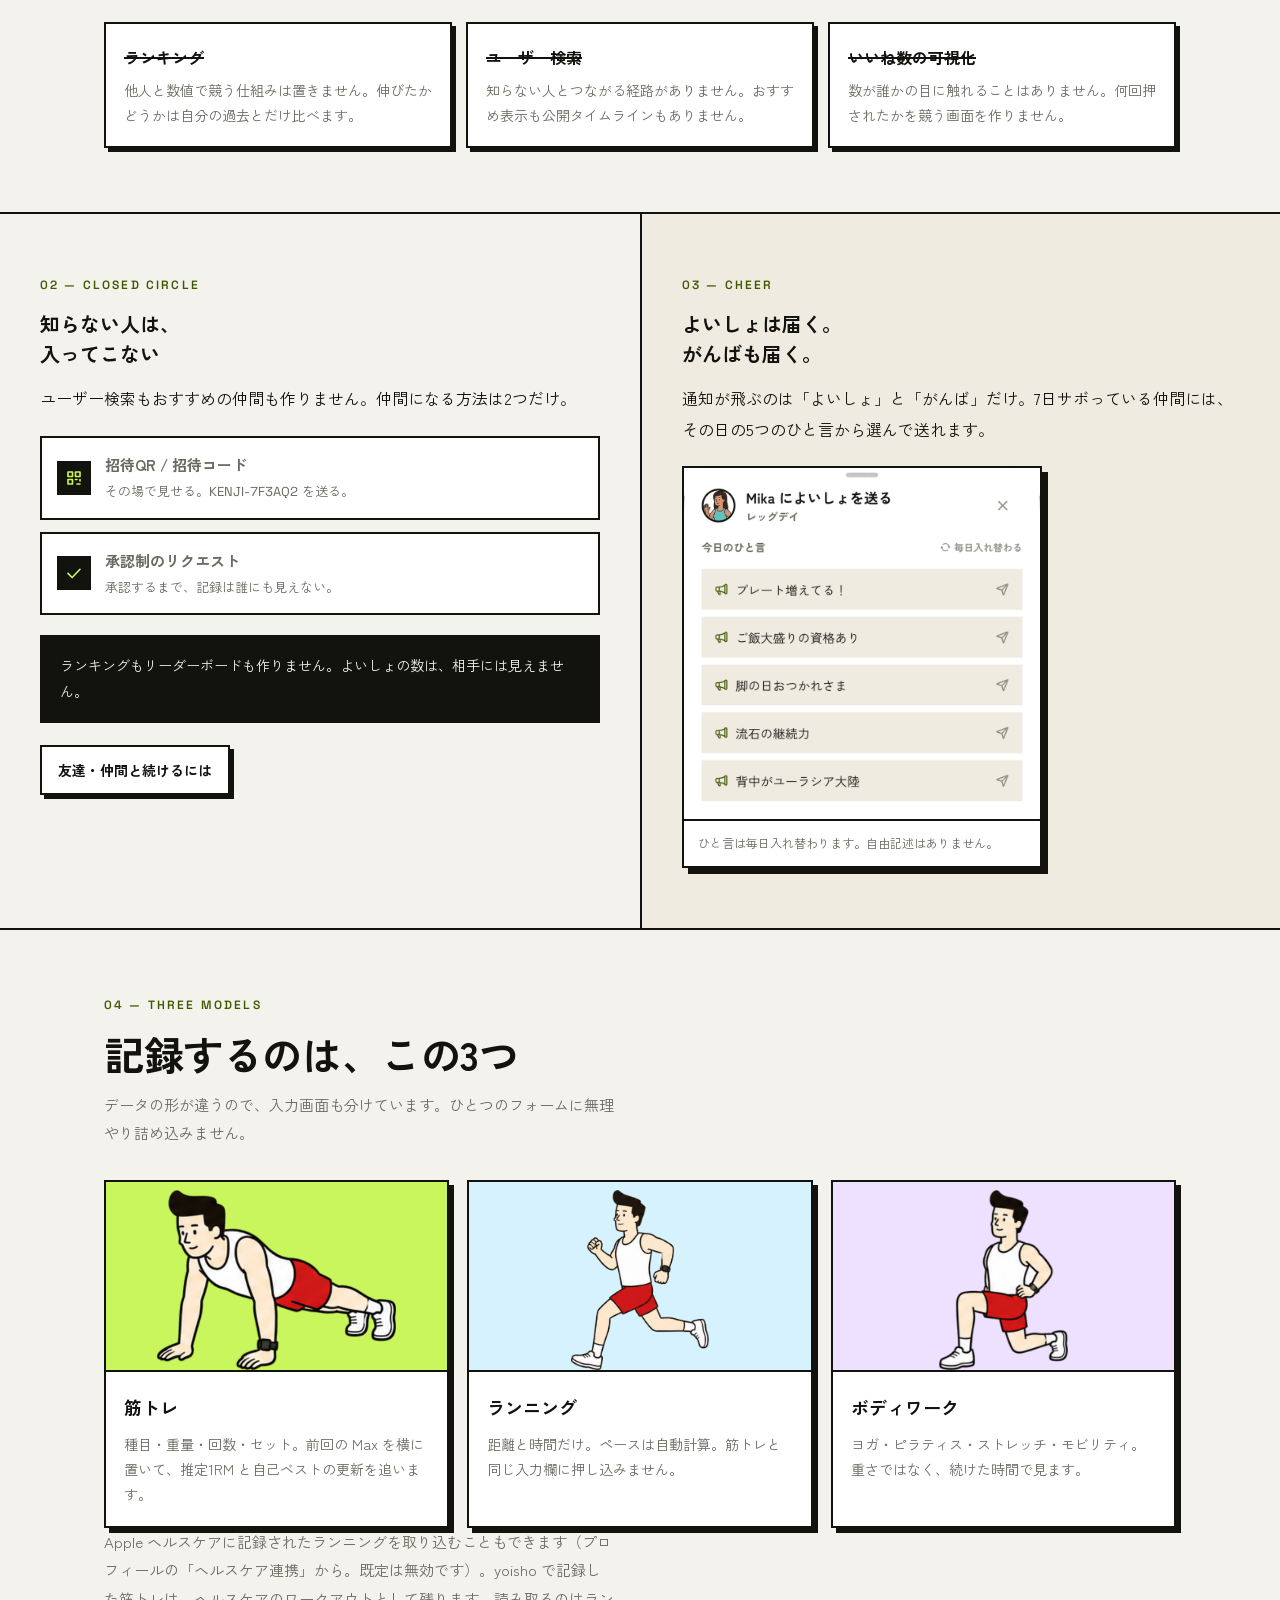
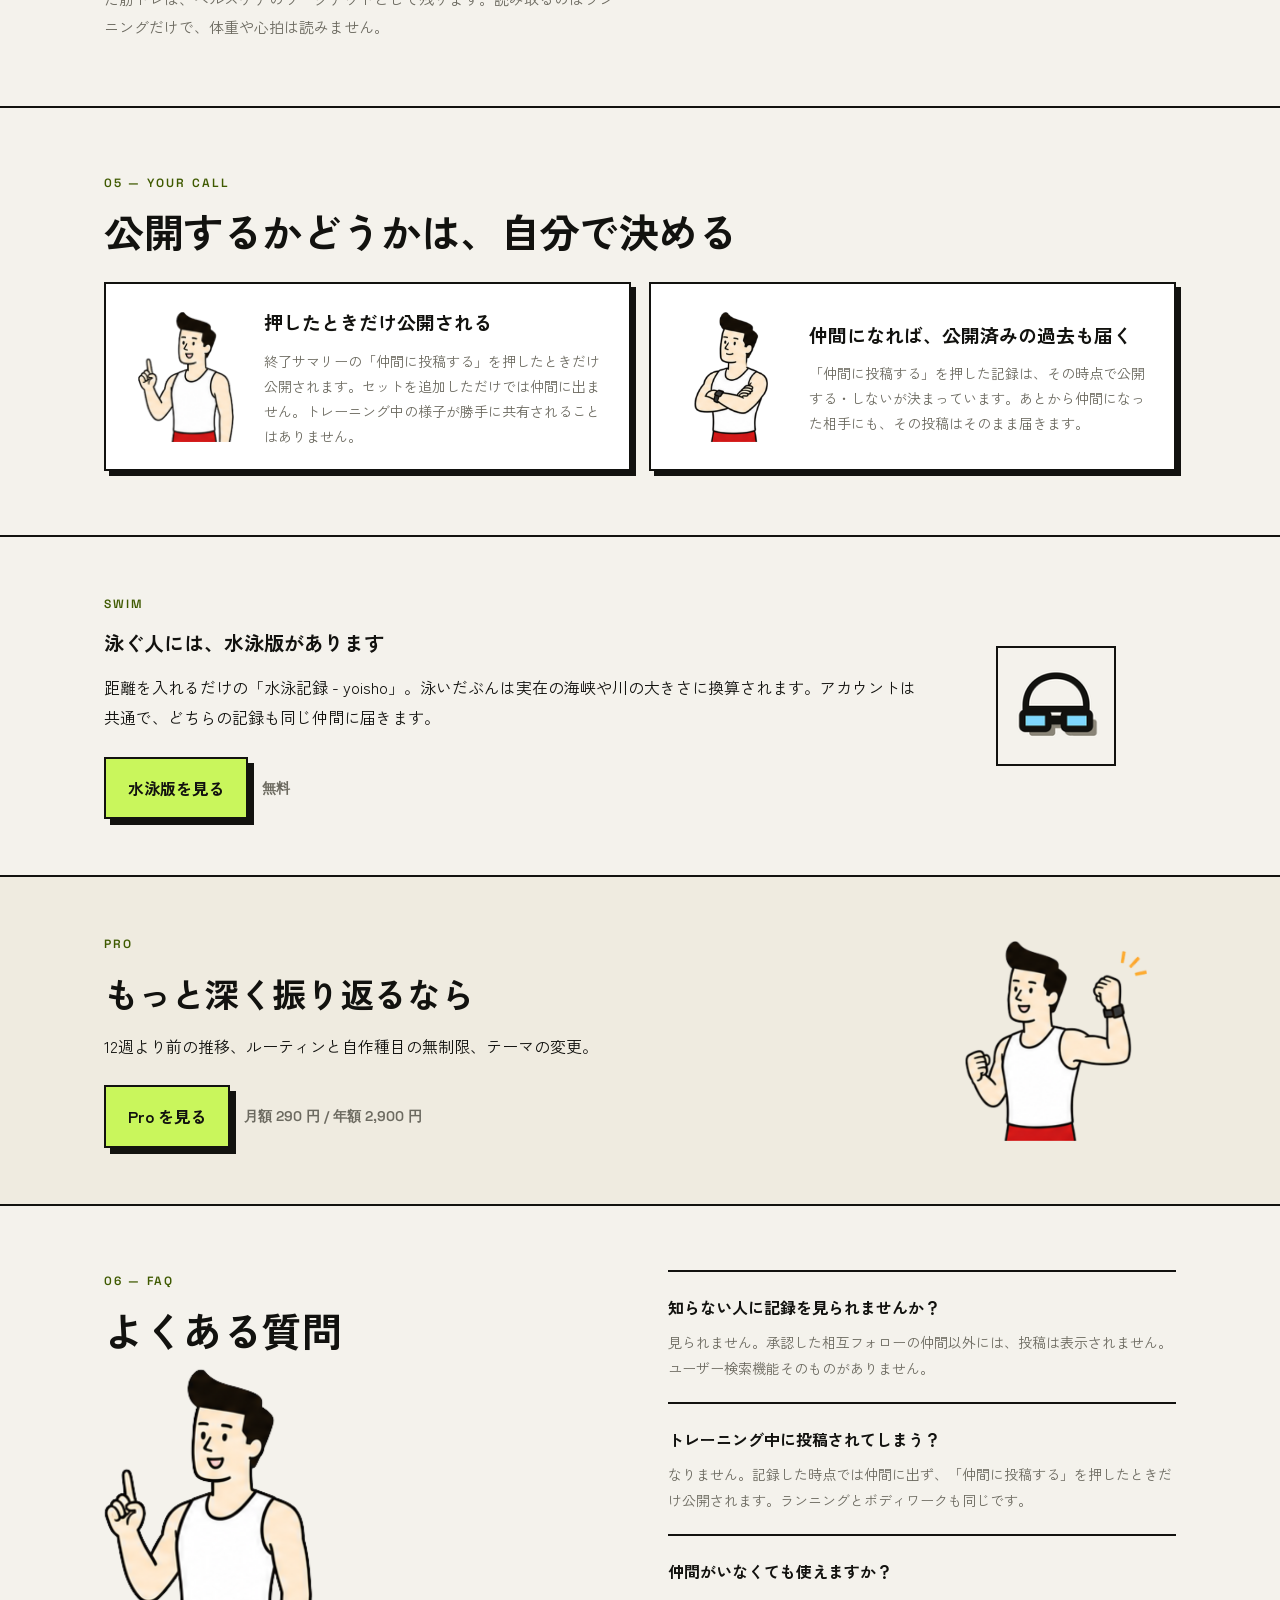
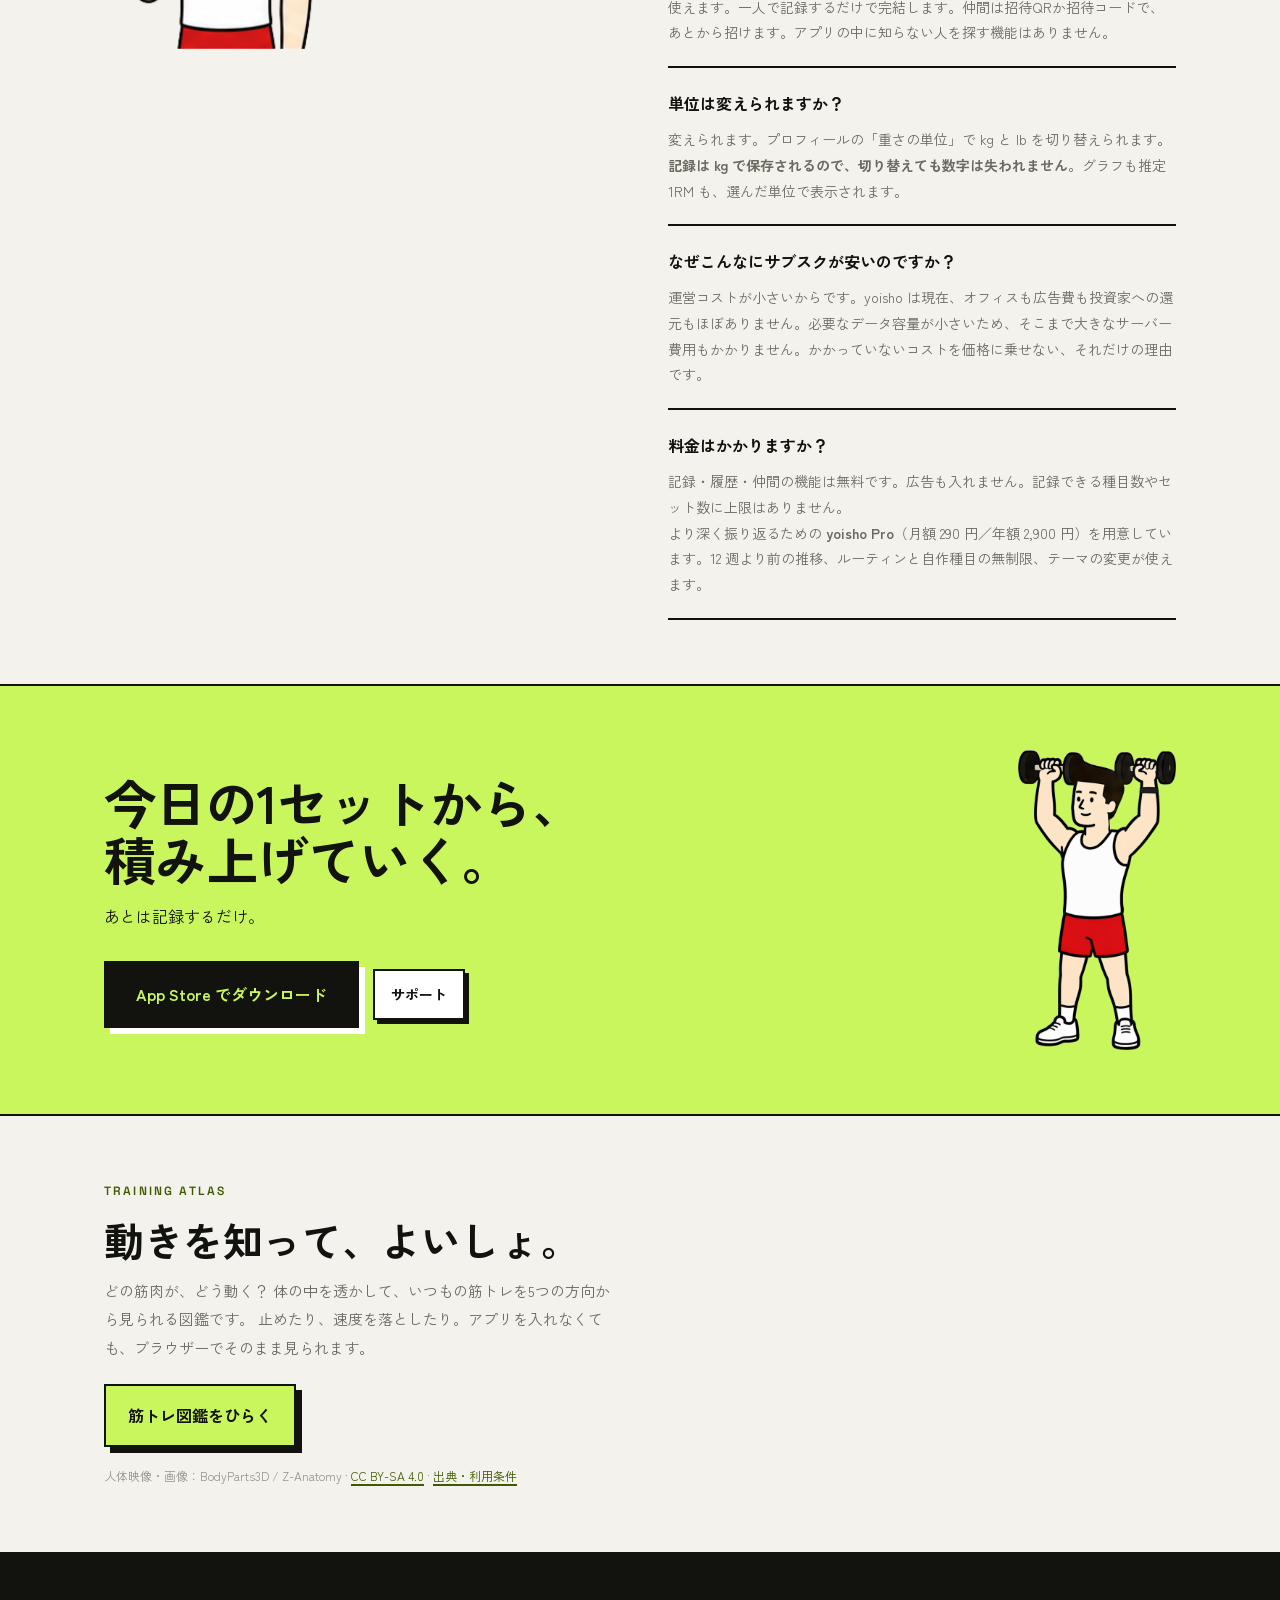
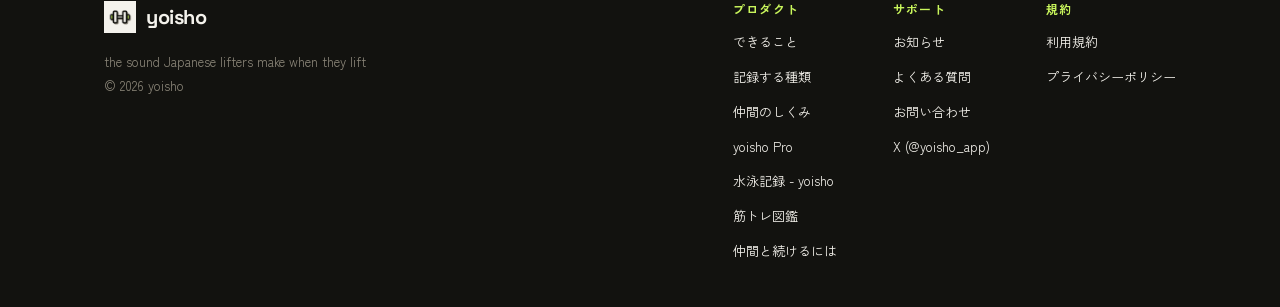
==== commit feba7bf0: "友達・仲間と続ける筋トレ記録アプリのページ（friends.html）を足し、robots.txt・sitemap.xml・構造化データを入れる" ====
--- a/index.html
+++ b/index.html
@@ -23,6 +23,53 @@
     href="https://fonts.googleapis.com/css2?family=Space+Grotesk:wght@500;600;700&family=Zen+Kaku+Gothic+New:wght@400;700&display=swap"
     rel="stylesheet">
   <link rel="stylesheet" href="style.css?v=39">
+  <link rel="canonical" href="https://yoisho.jp/">
+  <!-- 検索エンジンに「iPhone のアプリで、無料、App Store はここ」を伝える（2026-11-19）。
+       評価（aggregateRating）は載せない——ページに見えていない数を載せると、検索エンジンの決まりに反する -->
+  <script type="application/ld+json">
+{
+  "@context": "https://schema.org",
+  "@graph": [
+    {
+      "@type": "WebSite",
+      "@id": "https://yoisho.jp/#website",
+      "url": "https://yoisho.jp/",
+      "name": "yoisho",
+      "alternateName": [
+        "よいしょ",
+        "筋トレ記録 - yoisho"
+      ],
+      "inLanguage": "ja"
+    },
+    {
+      "@type": "MobileApplication",
+      "@id": "https://yoisho.jp/#app",
+      "name": "筋トレ記録 - yoisho",
+      "alternateName": [
+        "yoisho",
+        "よいしょ"
+      ],
+      "description": "仲間と続ける筋トレ記録アプリ。記録が見えるのは承認した相互フォローの仲間だけ。重さと回数をすばやく記録して、仲間と「よいしょ」を送り合えます。ランキングやいいね数はありません。",
+      "operatingSystem": "iOS",
+      "applicationCategory": "HealthApplication",
+      "inLanguage": [
+        "ja",
+        "en",
+        "fr"
+      ],
+      "url": "https://yoisho.jp/",
+      "downloadUrl": "https://apps.apple.com/jp/app/id6794951676",
+      "installUrl": "https://apps.apple.com/jp/app/id6794951676",
+      "image": "https://yoisho.jp/img/icon-400.png",
+      "offers": {
+        "@type": "Offer",
+        "price": "0",
+        "priceCurrency": "JPY"
+      }
+    }
+  ]
+}
+  </script>
 </head>
 
 <body class="lp">
@@ -197,6 +244,8 @@
       <div class="callout" style="margin-top:20px">
         ランキングもリーダーボードも作りません。よいしょの数は、相手には見えません。
       </div>
+      <!-- 「友達と続ける」で探す人向けのページ（friends.html）への入口。2026-11-19 -->
+      <p style="margin:22px 0 0"><a class="btn" href="friends.html">友達・仲間と続けるには</a></p>
     </div>
 
     <div id="cheer">
@@ -403,6 +452,7 @@
           <a href="pro.html">yoisho Pro</a>
           <a href="swim.html">水泳記録 - yoisho</a>
           <a href="atlas.html">筋トレ図鑑</a>
+          <a href="friends.html">仲間と続けるには</a>
         </div>
         <div>
           <span class="head">サポート</span>
